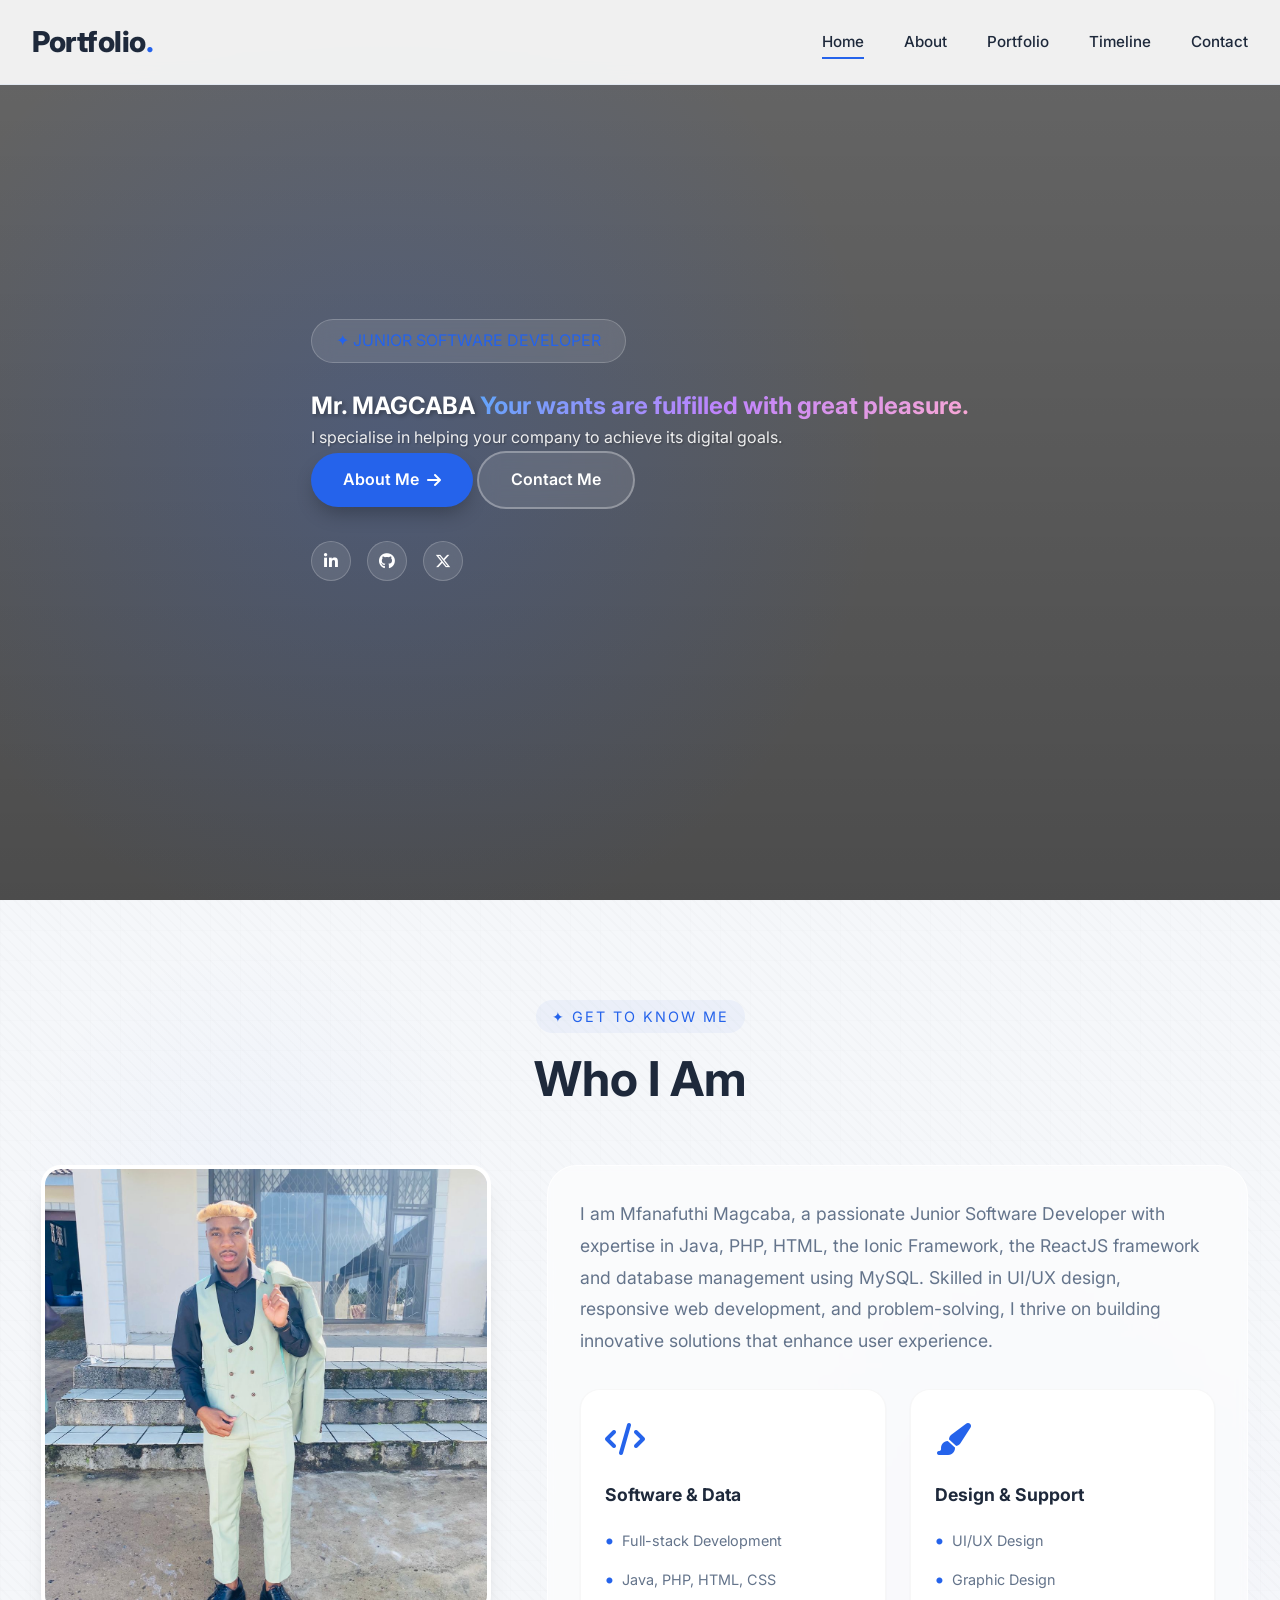
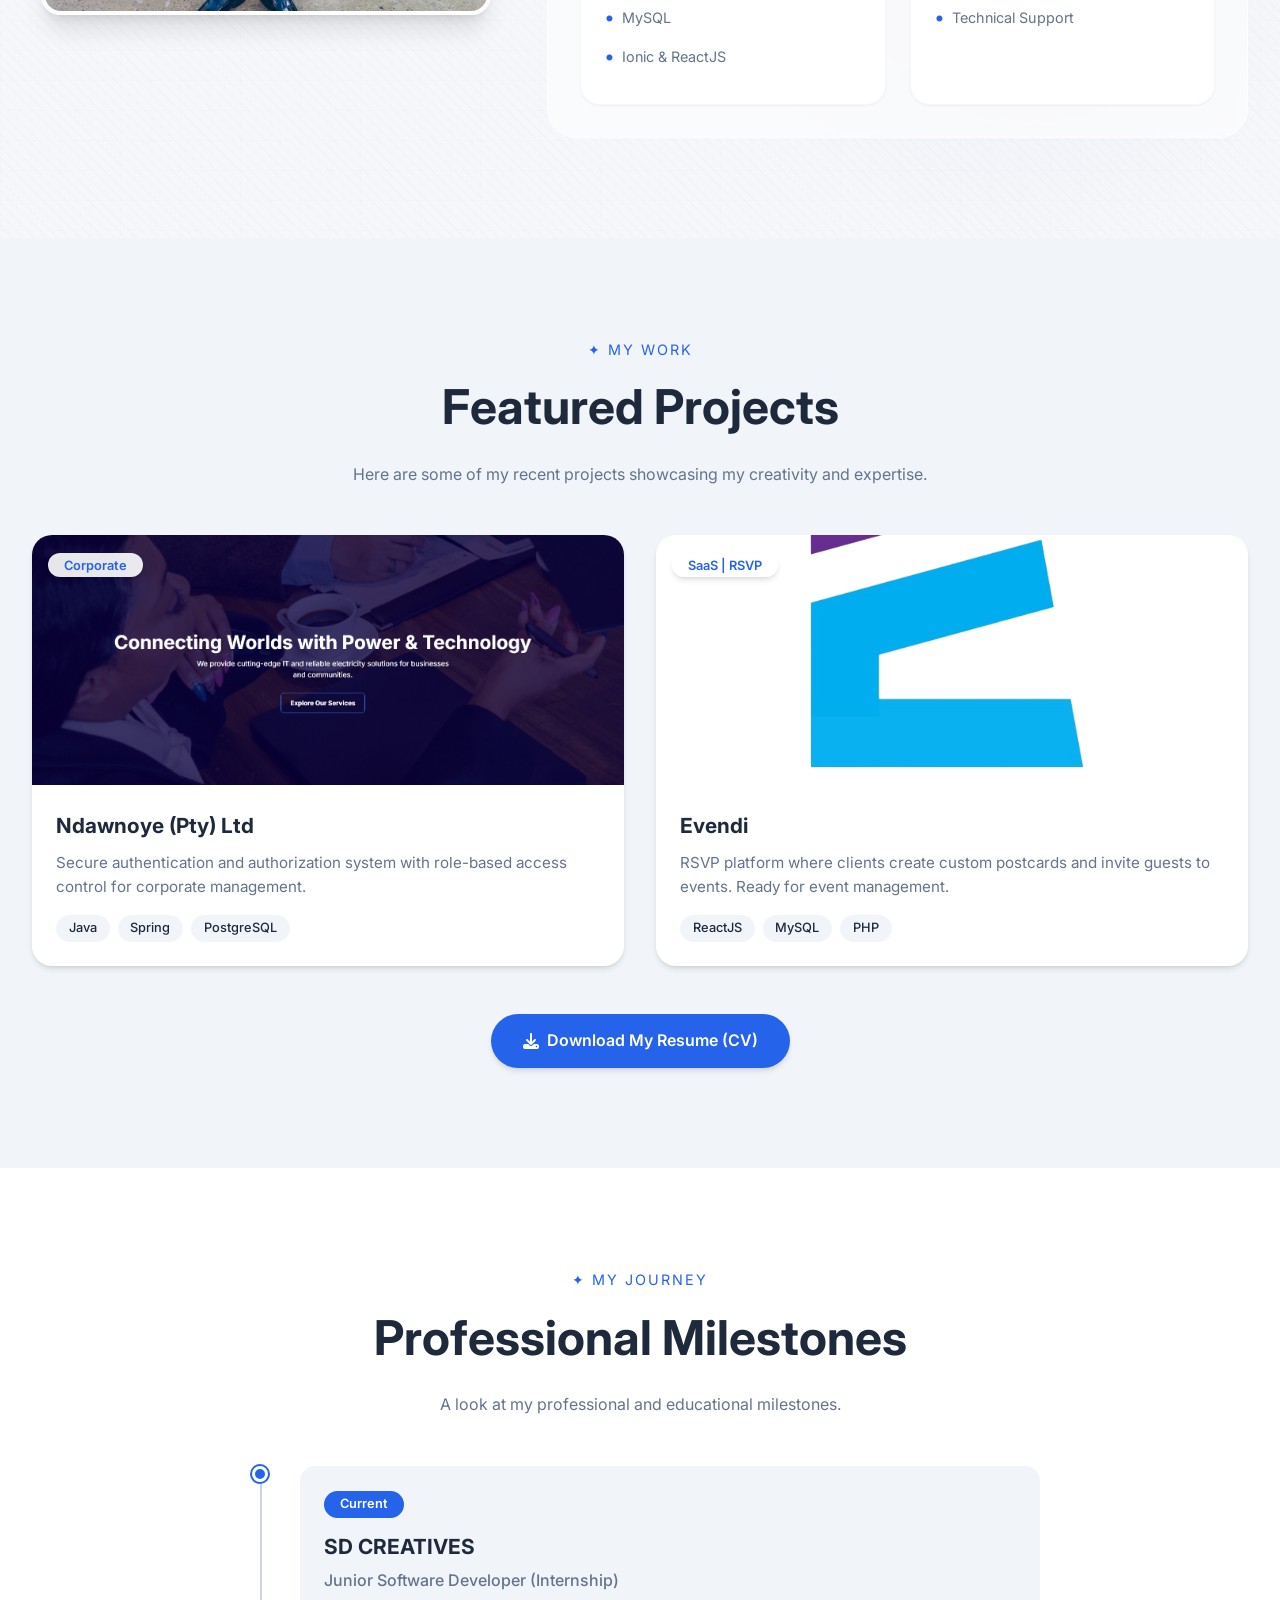
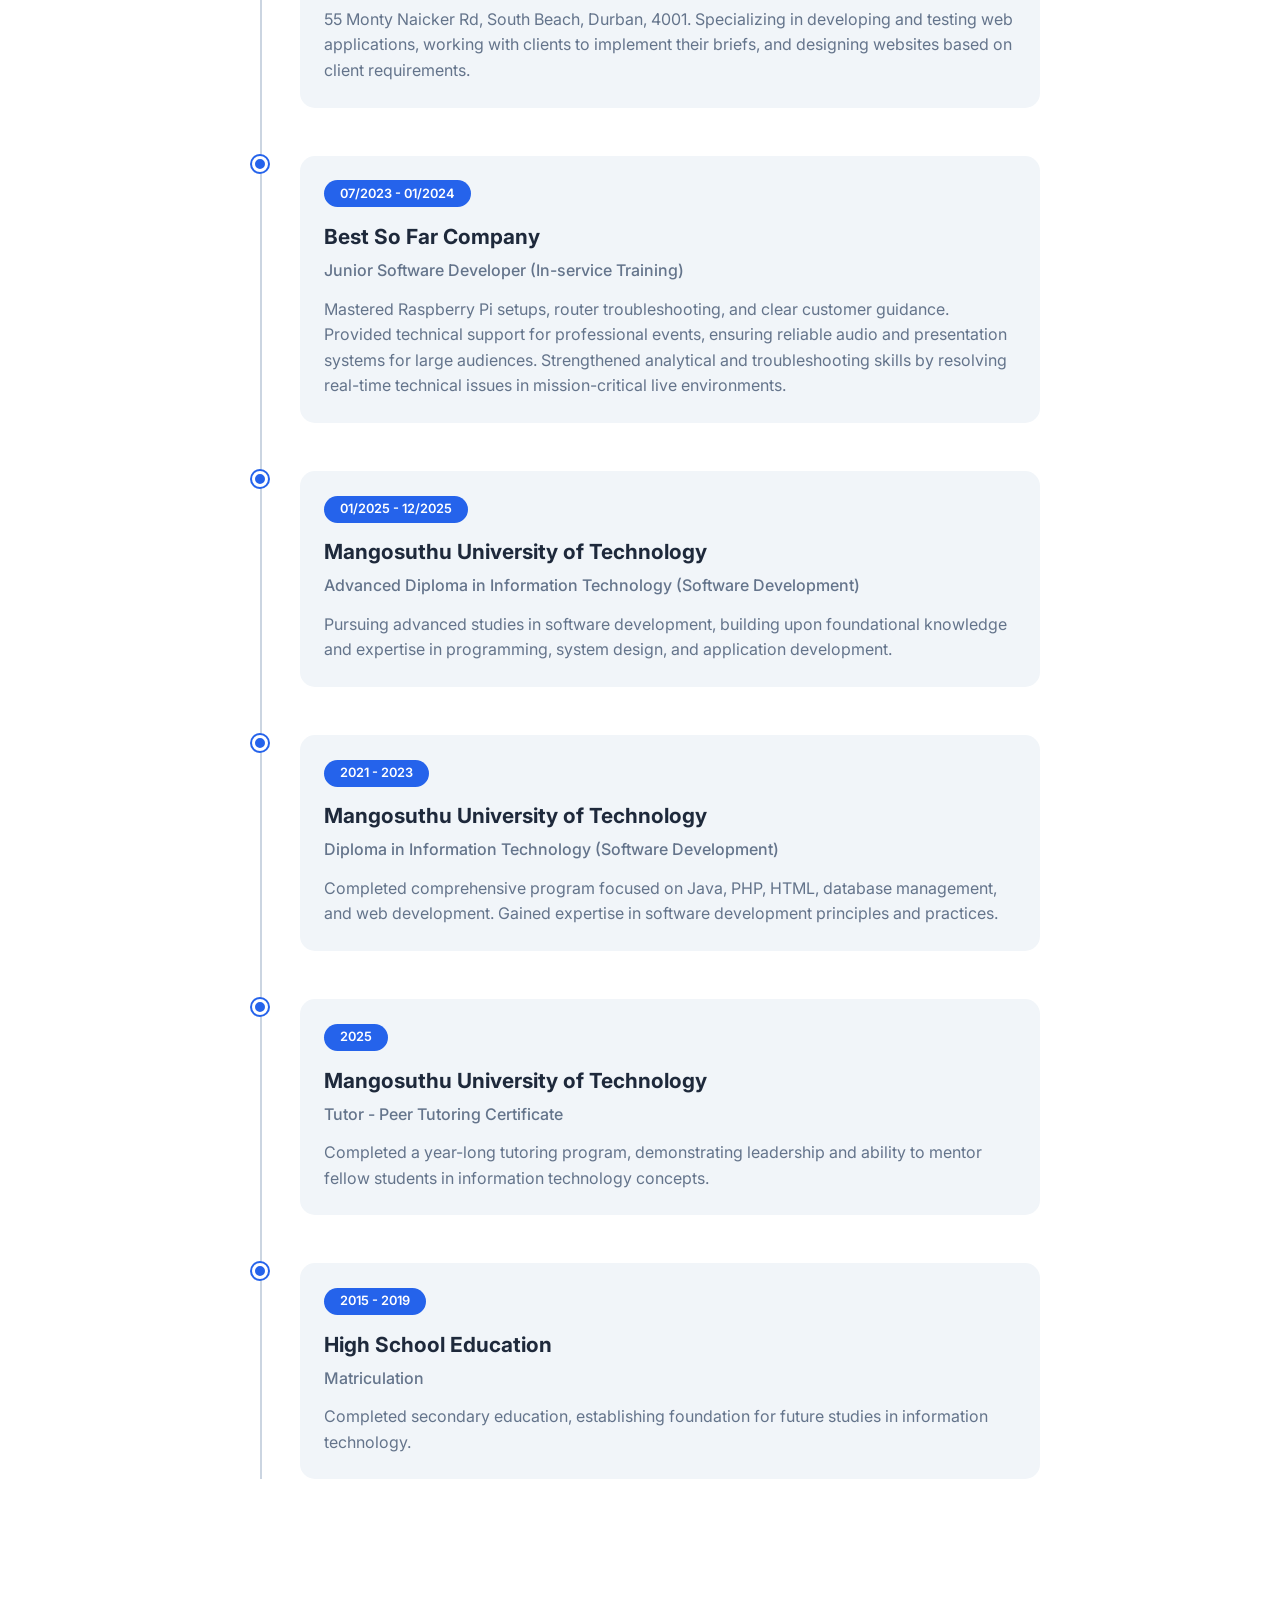
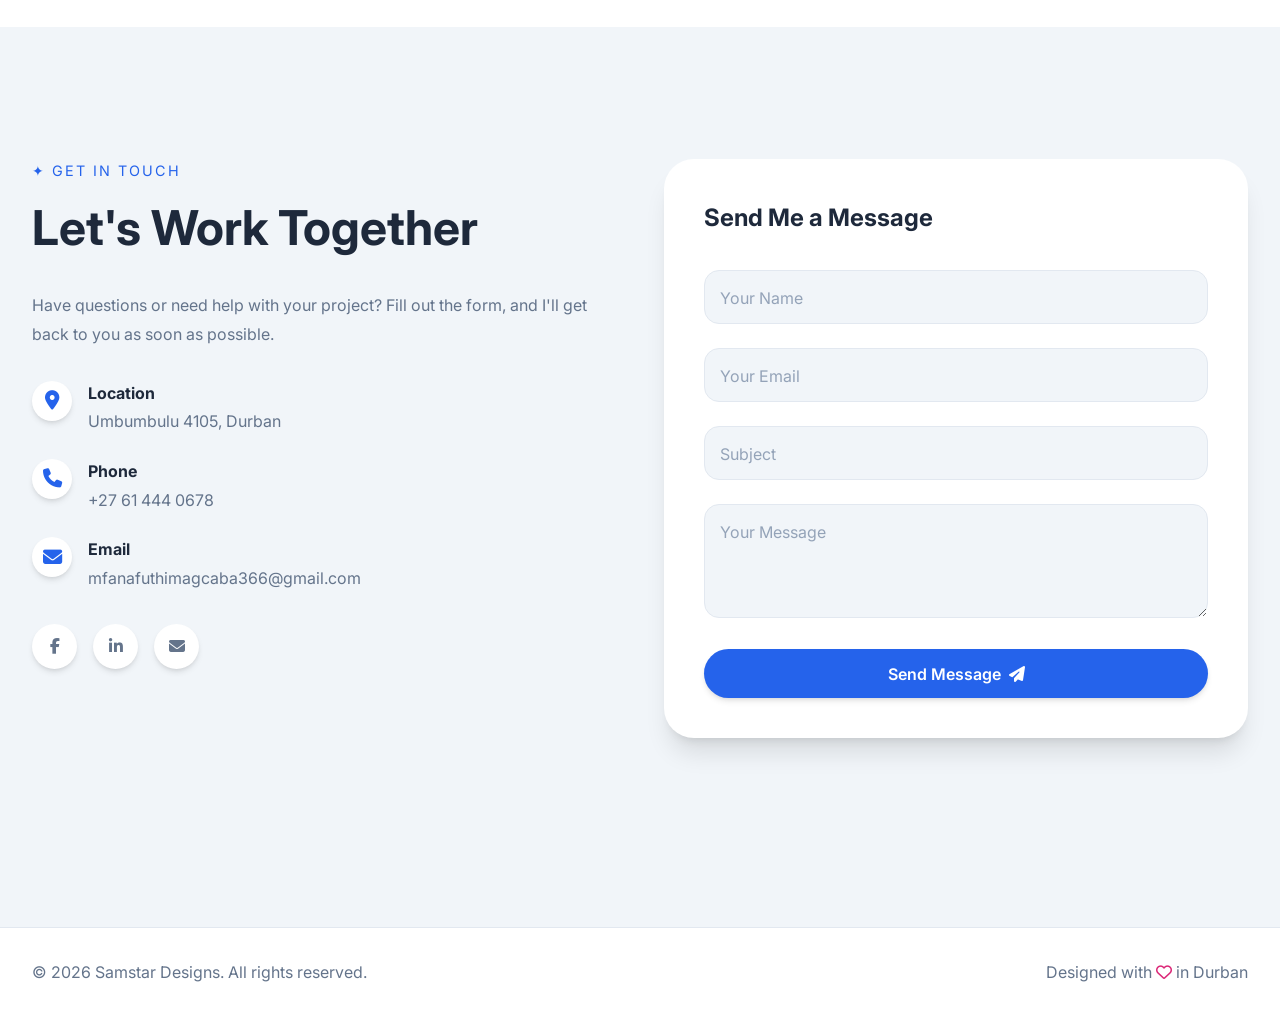
==== index.html @ 659f0486 "mm" ====
<!DOCTYPE html>
<html lang="en">
<head>
    <meta charset="UTF-8">
    <meta name="viewport" content="width=device-width, initial-scale=1.0">
    <title>BoyAgain · Junior Software Developer</title>
    <link rel="stylesheet" href="styles.css">
    <!-- Font Awesome Icons -->
    <link rel="stylesheet" href="https://cdnjs.cloudflare.com/ajax/libs/font-awesome/6.4.0/css/all.min.css">
    <!-- Google Fonts -->
    <link href="https://fonts.googleapis.com/css2?family=Inter:wght@300;400;500;600;700;800&display=swap" rel="stylesheet">
</head>
<body>
    <!-- Navigation - Using words from images -->
    <nav class="navbar">
        <div class="nav-container">
            <div class="nav-logo">
                <a href="#home" class="logo-text">Portfolio<span class="logo-dot">.</span></a>
            </div>
            <ul class="nav-menu" id="nav-menu">
                <li><a href="#home" class="nav-link active">Home</a></li>
                <li><a href="#about" class="nav-link">About</a></li>
                <li><a href="#portfolio" class="nav-link">Portfolio</a></li>
                <li><a href="#timeline" class="nav-link">Timeline</a></li>
                <li><a href="#contact" class="nav-link">Contact</a></li>
            </ul>
            <div class="nav-toggle" id="nav-toggle">
                <span class="bar"></span>
                <span class="bar"></span>
                <span class="bar"></span>
            </div>
        </div>
    </nav>

    <!-- Home Section -->
    <section id="home" class="section hero">
        <div class="container">
            <div class="hero-content">
                <span class="hero-greeting">✦ JUNIOR SOFTWARE DEVELOPER</span>
                <h1 class="hero-title">
                    <span class="title-line">Mr. MAGCABA</span>
                    <span class="title-line gradient-text">Your wants are fulfilled with great pleasure.</span>
                </h1>
                <p class="hero-subtitle">I specialise in helping your company to achieve its digital goals.</p>
                <div class="hero-cta">
                    <a href="#about" class="btn btn-primary">About Me <i class="fa-solid fa-arrow-right"></i></a>
                    <a href="#contact" class="btn btn-outline">Contact Me</a>
                </div>
                <div class="hero-social">
                    <a href="#" class="social-icon"><i class="fa-brands fa-linkedin-in"></i></a>
                    <a href="#" class="social-icon"><i class="fa-brands fa-github"></i></a>
                    <a href="#" class="social-icon"><i class="fa-brands fa-x-twitter"></i></a>
                </div>
            </div>
        </div>
    </section>

 <!-- About Section -->
<section id="about" class="section about">
    <div class="container">
        <div class="section-header">
            <span class="section-subtitle">✦ GET TO KNOW ME</span>
            <h2 class="section-title">Who I Am</h2>
        </div>
        <div class="about-grid">
            <!-- Left Column - Image -->
            <div class="about-image-container">
                <img src="images/me.jpeg" 
                     alt="Mfanafuthi Magcaba - Junior Software Developer" 
                     class="profile-image">
                <div class="image-overlay">
                    <span class="image-caption">Coding with passion</span>
                </div>
            </div>
            
            <!-- Right Column - Text and Expertise -->
            <div class="about-content">
                <!-- Only ONE paragraph -->
                <p class="about-paragraph">I am Mfanafuthi Magcaba, a passionate Junior Software Developer with expertise in Java, PHP, HTML, the Ionic Framework, the ReactJS framework and database management using MySQL. Skilled in UI/UX design, responsive web development, and problem-solving, I thrive on building innovative solutions that enhance user experience.</p>
                
                <!-- Expertise Grid -->
                <div class="expertise-grid">
                    <div class="expertise-card">
                        <div class="expertise-icon">
                            <i class="fa-solid fa-code"></i>
                        </div>
                        <h3>Software & Data</h3>
                        <ul>
                            <li>Full-stack Development</li>
                            <li>Java, PHP, HTML, CSS</li>
                            <li>MySQL</li>
                            <li>Ionic & ReactJS</li>
                        </ul>
                    </div>
                    <div class="expertise-card">
                        <div class="expertise-icon">
                            <i class="fa-solid fa-paint-brush"></i>
                        </div>
                        <h3>Design & Support</h3>
                        <ul>
                            <li>UI/UX Design</li>
                            <li>Graphic Design</li>
                            <li>Technical Support</li>
                        </ul>
                    </div>
                </div>
            </div>
        </div>
    </div>
</section>

    <!-- Portfolio Section -->
    <section id="portfolio" class="section portfolio">
        <div class="container">
            <div class="section-header">
                <span class="section-subtitle">✦ MY WORK</span>
                <h2 class="section-title">Featured Projects</h2>
                <p class="section-description">Here are some of my recent projects showcasing my creativity and expertise.</p>
            </div>
            <div class="portfolio-grid">      
                <a href="project-ndawnoye.html" class="portfolio-card-link">
                    <div class="portfolio-card">
                        <div class="portfolio-image">
                            <div class="portfolio-overlay">
                                <span class="project-tag">Corporate</span>
                            </div>
                            <img src="images/ndawonye.png" alt="Ndawonye Corporate Authentication System">
                        </div>
                        <div class="portfolio-info">
                            <h3>Ndawnoye (Pty) Ltd</h3>
                            <p>Secure authentication and authorization system with role-based access control for corporate management.</p>
                            <div class="project-tech">
                                <span>Java</span>
                                <span>Spring</span>
                                <span>PostgreSQL</span>
                            </div>
                        </div>
                    </div>
                </a>

                <a href="project-evendi.html" class="portfolio-card-link">
                    <div class="portfolio-card">
                        <div class="portfolio-image">
                            <div class="portfolio-overlay">
                                <span class="project-tag">SaaS | RSVP</span>
                            </div>
                            <img src="images/logo.png" alt="Evendi Event Management Web App">
                        </div>
                        <div class="portfolio-info">
                            <h3>Evendi</h3>
                            <p>RSVP platform where clients create custom postcards and invite guests to events. Ready for event management.</p>
                            <div class="project-tech">
                                <span>ReactJS</span>
                                <span>MySQL</span>
                                <span>PHP</span>
                            </div>
                        </div>
                    </div>
                </a>
            </div>

            <div class="portfolio-cta">
                <a href="cv/Mfanafuthi Magcaba Resume.pdf (2)" class="btn btn-primary"><i class="fa-solid fa-download"></i> Download My Resume (CV)</a>
            </div>
        </div>
    </section>

   <!-- Timeline Section -->
<section id="timeline" class="section timeline">
        <div class="container">
            <div class="section-header">
                <span class="section-subtitle">✦ MY JOURNEY</span>
                <h2 class="section-title">Professional Milestones</h2>
                <p class="section-description">A look at my professional and educational milestones.</p>
            </div>
            <div class="timeline-container">
                <!-- Current Experience -->
                <div class="timeline-item">
                    <div class="timeline-marker"></div>
                    <div class="timeline-content">
                        <span class="timeline-date">Current</span>
                        <h3>SD CREATIVES</h3>
                        <p class="timeline-role">Junior Software Developer (Internship)</p>
                        <p>55 Monty Naicker Rd, South Beach, Durban, 4001. Specializing in developing and testing web applications, working with clients to implement their briefs, and designing websites based on client requirements.</p>
                    </div>
                </div>

                <!-- Best So Far Experience -->
                <div class="timeline-item">
                    <div class="timeline-marker"></div>
                    <div class="timeline-content">
                        <span class="timeline-date">07/2023 - 01/2024</span>
                        <h3>Best So Far Company</h3>
                        <p class="timeline-role">Junior Software Developer (In-service Training)</p>
                        <p>Mastered Raspberry Pi setups, router troubleshooting, and clear customer guidance. Provided technical support for professional events, ensuring reliable audio and presentation systems for large audiences. Strengthened analytical and troubleshooting skills by resolving real-time technical issues in mission-critical live environments.</p>
                    </div>
                </div>

                <!-- Education - Advanced Diploma -->
                <div class="timeline-item">
                    <div class="timeline-marker"></div>
                    <div class="timeline-content">
                        <span class="timeline-date">01/2025 - 12/2025</span>
                        <h3>Mangosuthu University of Technology</h3>
                        <p class="timeline-role">Advanced Diploma in Information Technology (Software Development)</p>
                        <p>Pursuing advanced studies in software development, building upon foundational knowledge and expertise in programming, system design, and application development.</p>
                    </div>
                </div>

                <!-- Education - Diploma -->
                <div class="timeline-item">
                    <div class="timeline-marker"></div>
                    <div class="timeline-content">
                        <span class="timeline-date">2021 - 2023</span>
                        <h3>Mangosuthu University of Technology</h3>
                        <p class="timeline-role">Diploma in Information Technology (Software Development)</p>
                        <p>Completed comprehensive program focused on Java, PHP, HTML, database management, and web development. Gained expertise in software development principles and practices.</p>
                    </div>
                </div>

                <!-- Tutor Certificate -->
                <div class="timeline-item">
                    <div class="timeline-marker"></div>
                    <div class="timeline-content">
                        <span class="timeline-date">2025</span>
                        <h3>Mangosuthu University of Technology</h3>
                        <p class="timeline-role">Tutor - Peer Tutoring Certificate</p>
                        <p>Completed a year-long tutoring program, demonstrating leadership and ability to mentor fellow students in information technology concepts.</p>
                    </div>
                </div>

                <!-- High School -->
                <div class="timeline-item">
                    <div class="timeline-marker"></div>
                    <div class="timeline-content">
                        <span class="timeline-date">2015 - 2019</span>
                        <h3>High School Education</h3>
                        <p class="timeline-role">Matriculation</p>
                        <p>Completed secondary education, establishing foundation for future studies in information technology.</p>
                    </div>
                </div>
            </div>
        </div>
</section>

    <!-- Contact Section -->
    <section id="contact" class="section contact">
        <div class="container">
            <div class="contact-container">
                <div class="contact-info">
                    <span class="section-subtitle">✦ GET IN TOUCH</span>
                    <h2 class="section-title">Let's Work Together</h2>
                    <p class="contact-text">Have questions or need help with your project? Fill out the form, and I'll get back to you as soon as possible.</p>
                    
                    <div class="contact-details">
                        <div class="contact-item">
                            <i class="fa-solid fa-location-dot"></i>
                            <div>
                                <h4>Location</h4>
                                <p>Umbumbulu 4105, Durban</p>
                            </div>
                        </div>
                        <div class="contact-item">
                            <i class="fa-solid fa-phone"></i>
                            <div>
                                <h4>Phone</h4>
                                <p>+27 61 444 0678</p>
                            </div>
                        </div>
                        <div class="contact-item">
                            <i class="fa-solid fa-envelope"></i>
                            <div>
                                <h4>Email</h4>
                                <p>mfanafuthimagcaba366@gmail.com</p>
                            </div>
                        </div>
                    </div>

                    <div class="contact-social">
                        <a href="#" class="social-circle"><i class="fa-brands fa-facebook-f"></i></a>
                        <a href="#" class="social-circle"><i class="fa-brands fa-linkedin-in"></i></a>
                        <a href="#" class="social-circle"><i class="fa-solid fa-envelope"></i></a>
                    </div>
                </div>

                <div class="contact-form">
                    <h3>Send Me a Message</h3>
                    <form id="contact-form">
                        <div class="form-group">
                            <input type="text" id="name" required>
                            <label for="name">Your Name</label>
                        </div>
                        <div class="form-group">
                            <input type="email" id="email" required>
                            <label for="email">Your Email</label>
                        </div>
                        <div class="form-group">
                            <input type="text" id="subject" required>
                            <label for="subject">Subject</label>
                        </div>
                        <div class="form-group">
                            <textarea id="message" rows="4" required></textarea>
                            <label for="message">Your Message</label>
                        </div>
                        <button type="submit" class="btn btn-primary btn-full">Send Message <i class="fa-solid fa-paper-plane"></i></button>
                    </form>
                </div>
            </div>
        </div>
    </section>

    <!-- Footer -->
    <footer class="footer">
        <div class="container">
            <div class="footer-content">
                <p>© 2025 BoyAgain Designs. All rights reserved.</p>
                <div class="footer-credit">
                    <span>Designed with <i class="fa-regular fa-heart"></i> in Durban</span>
                </div>
            </div>
        </div>
    </footer>

    <script src="scripts.js"></script>
</body>
</html>
---- styles.css ----
/* ===== VARIABLES - Light Theme ===== */
:root {
    --primary: #2563eb;
    --primary-dark: #1d4ed8;
    --secondary: #7c3aed;
    --accent: #db2777;
    --dark: #1e293b;
    --darker: #0f172a;
    --light: #f8fafc;
    --white: #ffffff;
    --gray-100: #f1f5f9;
    --gray-200: #e2e8f0;
    --gray-300: #cbd5e1;
    --gray-400: #94a3b8;
    --gray-500: #64748b;
    --shadow-sm: 0 1px 2px 0 rgb(0 0 0 / 0.05);
    --shadow: 0 4px 6px -1px rgb(0 0 0 / 0.1), 0 2px 4px -2px rgb(0 0 0 / 0.1);
    --shadow-lg: 0 20px 25px -5px rgb(0 0 0 / 0.1), 0 8px 10px -6px rgb(0 0 0 / 0.1);
    --transition: all 0.3s ease;
}

/* ===== RESET & BASE ===== */
* {
    margin: 0;
    padding: 0;
    box-sizing: border-box;
}

html {
    scroll-behavior: smooth;
}

body {
    font-family: 'Inter', sans-serif;
    background: var(--white);
    color: var(--dark);
    line-height: 1.6;
    overflow-x: hidden;
}

/* ===== NAVIGATION ===== */
.navbar {
    position: fixed;
    top: 0;
    left: 0;
    width: 100%;
    z-index: 1000;
    padding: 1.2rem 0;
    transition: var(--transition);
    background: rgba(255, 255, 255, 0.9);
    backdrop-filter: blur(10px);
    border-bottom: 1px solid var(--gray-200);
}

.navbar.scrolled {
    padding: 0.8rem 0;
    background: rgba(255, 255, 255, 0.98);
    box-shadow: var(--shadow);
}

.nav-container {
    max-width: 1280px;
    margin: 0 auto;
    padding: 0 2rem;
    display: flex;
    justify-content: space-between;
    align-items: center;
}

.logo-text {
    font-size: 1.8rem;
    font-weight: 800;
    color: var(--dark);
    text-decoration: none;
    letter-spacing: -0.5px;
}

.logo-dot {
    color: var(--primary);
}

.nav-menu {
    display: flex;
    gap: 2.5rem;
    list-style: none;
}

.nav-link {
    color: var(--dark);
    text-decoration: none;
    font-weight: 500;
    font-size: 0.95rem;
    transition: var(--transition);
    position: relative;
    padding: 0.5rem 0;
}

.nav-link::after {
    content: '';
    position: absolute;
    bottom: 0;
    left: 0;
    width: 0;
    height: 2px;
    background: var(--primary);
    transition: width 0.3s ease;
}

.nav-link:hover::after,
.nav-link.active::after {
    width: 100%;
}

.button-link {
    display: inline-block;
    margin-top: 1rem;
    padding: 0.85rem 1.5rem;
    background-color: var(--primary);
    color: white;
    border-radius: 999px;
    text-decoration: none;
    font-weight: 600;
    transition: transform 0.2s ease, box-shadow 0.2s ease;
}

.button-link:hover {
    transform: translateY(-2px);
    box-shadow: 0 12px 24px rgba(0, 0, 0, 0.08);
}

.nav-toggle {
    display: none;
    flex-direction: column;
    cursor: pointer;
}

.bar {
    width: 25px;
    height: 3px;
    background: var(--dark);
    margin: 3px 0;
    transition: var(--transition);
}

/* ===== SECTIONS ===== */
.section {
    min-height: 100vh;
    padding: 100px 0;
    position: relative;
}

.container {
    max-width: 1280px;
    margin: 0 auto;
    padding: 0 2rem;
}

/* ===== HERO SECTION WITH BACKGROUND IMAGE ===== */
.hero {
    min-height: 100vh;
    display: flex;
    align-items: center;
    position: relative;
    background: linear-gradient(rgba(0, 0, 0, 0.6), rgba(0, 0, 0, 0.7)), 
                url('https://images.unsplash.com/photo-1498050108023-c5249f4df085?ixlib=rb-4.0.3&auto=format&fit=crop&w=2072&q=80');
    background-size: cover;
    background-position: center;
    background-attachment: fixed; /* Creates parallax effect */
    color: white;
    padding: 0;
    animation: none; /* Remove fade animation for hero */
}

.hero::before {
    content: '';
    position: absolute;
    top: 0;
    left: 0;
    right: 0;
    bottom: 0;
    background: radial-gradient(circle at 30% 50%, rgba(37, 99, 235, 0.2), transparent 50%);
    pointer-events: none;
}

.hero .container {
    position: relative;
    z-index: 2;
}

.hero-content {
    max-width: 800px;
}

.hero .hero-greeting {
    color: var(--primary);
    background: rgba(255, 255, 255, 0.1);
    backdrop-filter: blur(10px);
    display: inline-block;
    padding: 0.5rem 1.5rem;
    border-radius: 50px;
    margin-bottom: 1.5rem;
    border: 1px solid rgba(255, 255, 255, 0.2);
}

.hero .title-line:first-child {
    color: white;
    text-shadow: 2px 2px 4px rgba(0, 0, 0, 0.3);
}

.hero .gradient-text {
    background: linear-gradient(135deg, #60a5fa, #c084fc, #f9a8d4);
    -webkit-background-clip: text;
    background-clip: text;
    -webkit-text-fill-color: transparent;
    color: transparent;
}

.hero .hero-subtitle {
    color: rgba(255, 255, 255, 0.9);
    text-shadow: 1px 1px 2px rgba(0, 0, 0, 0.3);
}

.hero .btn-primary {
    background: var(--primary);
    color: white;
    border: none;
    box-shadow: 0 10px 20px -5px rgba(0, 0, 0, 0.3);
}

.hero .btn-outline {
    background: rgba(255, 255, 255, 0.1);
    backdrop-filter: blur(10px);
    color: white;
    border: 2px solid rgba(255, 255, 255, 0.3);
}

.hero .btn-outline:hover {
    background: white;
    color: var(--dark);
    border-color: white;
}

.hero .social-icon {
    background: rgba(255, 255, 255, 0.1);
    backdrop-filter: blur(10px);
    border: 1px solid rgba(255, 255, 255, 0.2);
    color: white;
}

.hero .social-icon:hover {
    background: var(--primary);
    border-color: var(--primary);
    transform: translateY(-3px);
}

/* Override any white backgrounds in hero */
.hero .hero-social {
    margin-top: 2rem;
}

.btn {
    padding: 0.9rem 2rem;
    border-radius: 50px;
    text-decoration: none;
    font-weight: 600;
    transition: var(--transition);
    display: inline-flex;
    align-items: center;
    gap: 0.5rem;
    border: none;
    cursor: pointer;
    font-family: inherit;
    font-size: 1rem;
}

.btn-primary {
    background: var(--primary);
    color: white;
    box-shadow: var(--shadow);
}

.btn-primary:hover {
    background: var(--primary-dark);
    transform: translateY(-2px);
    box-shadow: var(--shadow-lg);
}

.btn-outline {
    background: transparent;
    color: var(--dark);
    border: 2px solid var(--gray-300);
}

.btn-outline:hover {
    border-color: var(--primary);
    color: var(--primary);
}

.btn-full {
    width: 100%;
    justify-content: center;
}

.hero-social {
    display: flex;
    gap: 1rem;
}

.social-icon {
    width: 40px;
    height: 40px;
    border-radius: 50%;
    background: var(--white);
    border: 1px solid var(--gray-200);
    display: flex;
    align-items: center;
    justify-content: center;
    color: var(--gray-500);
    text-decoration: none;
    transition: var(--transition);
}

.social-icon:hover {
    background: var(--primary);
    color: white;
    border-color: var(--primary);
    transform: translateY(-3px);
}

/* ===== SECTION HEADERS ===== */
.section-header {
    text-align: center;
    margin-bottom: 3rem;
}

.section-subtitle {
    font-size: 0.9rem;
    letter-spacing: 2px;
    color: var(--primary);
    display: block;
    margin-bottom: 0.5rem;
}

.section-title {
    font-size: clamp(2rem, 4vw, 3rem);
    font-weight: 700;
    color: var(--dark);
    margin-bottom: 1rem;
}

.section-description {
    color: var(--gray-500);
    max-width: 600px;
    margin: 0 auto;
}

/* ===== ABOUT SECTION ===== */
.about {
    background: var(--white);
}

.about-grid {
    display: grid;
    grid-template-columns: 2fr 1fr;
    gap: 3rem;
    margin-top: 2rem;
}

.about-paragraph {
    font-size: 1.1rem;
    color: var(--gray-500);
    margin-bottom: 2rem;
    line-height: 1.8;
}

.tech-stack {
    display: flex;
    flex-wrap: wrap;
    gap: 0.8rem;
}

.tech-tag {
    background: var(--gray-100);
    color: var(--gray-600);
    padding: 0.5rem 1.2rem;
    border-radius: 50px;
    font-size: 0.9rem;
    font-weight: 500;
    transition: var(--transition);
    border: 1px solid var(--gray-200);
}

.tech-tag:hover {
    background: var(--primary);
    color: white;
    border-color: var(--primary);
}

.expertise-grid {
    display: grid;
    grid-template-columns: 1fr;
    gap: 1.5rem;
}

.expertise-card {
    background: var(--gray-100);
    padding: 2rem;
    border-radius: 20px;
    transition: var(--transition);
}

.expertise-card:hover {
    transform: translateY(-5px);
    box-shadow: var(--shadow-lg);
}

.expertise-icon {
    font-size: 2rem;
    color: var(--primary);
    margin-bottom: 1rem;
}

.expertise-card h3 {
    font-size: 1.2rem;
    margin-bottom: 1rem;
    color: var(--dark);
}

.expertise-card ul {
    list-style: none;
}

.expertise-card li {
    color: var(--gray-500);
    margin-bottom: 0.5rem;
    font-size: 0.95rem;
    display: flex;
    align-items: center;
    gap: 0.5rem;
}

.expertise-card li::before {
    content: "•";
    color: var(--primary);
    font-weight: bold;
}

/* ===== PORTFOLIO SECTION ===== */
.portfolio {
    background: var(--gray-100);
}

.portfolio-grid {
    display: grid;
    grid-template-columns: repeat(auto-fit, minmax(350px, 1fr));
    gap: 2rem;
    margin: 3rem 0;
}

.portfolio-card-link {
    display: block;
    color: inherit;
    text-decoration: none;
}

.portfolio-card {
    background: var(--white);
    border-radius: 20px;
    overflow: hidden;
    box-shadow: var(--shadow);
    transition: var(--transition);
}

.portfolio-card:hover {
    transform: translateY(-10px);
    box-shadow: var(--shadow-lg);
}

.portfolio-image {
    position: relative;
    height: 250px;
    overflow: hidden;
}

.portfolio-image img {
    width: 100%;
    height: 100%;
    object-fit: cover;
    transition: transform 0.6s ease;
}

.portfolio-card:hover .portfolio-image img {
    transform: scale(1.1);
}

.portfolio-overlay {
    position: absolute;
    top: 1rem;
    left: 1rem;
    z-index: 2;
}

.project-tag {
    background: rgba(255, 255, 255, 0.9);
    padding: 0.3rem 1rem;
    border-radius: 50px;
    font-size: 0.8rem;
    font-weight: 600;
    color: var(--primary);
    box-shadow: var(--shadow);
}

.portfolio-info {
    padding: 1.5rem;
}

.portfolio-info h3 {
    font-size: 1.3rem;
    margin-bottom: 0.5rem;
    color: var(--dark);
}

.portfolio-info p {
    color: var(--gray-500);
    font-size: 0.95rem;
    margin-bottom: 1rem;
    line-height: 1.6;
}

.project-tech {
    display: flex;
    flex-wrap: wrap;
    gap: 0.5rem;
}

.project-tech span {
    background: var(--gray-100);
    color: var(--gray-600);
    padding: 0.2rem 0.8rem;
    border-radius: 50px;
    font-size: 0.8rem;
    font-weight: 500;
}

.portfolio-cta {
    text-align: center;
    margin-top: 3rem;
}

.project-detail-grid {
    display: grid;
    gap: 2rem;
    margin-top: 2rem;
}

@media (min-width: 880px) {
    .project-detail-grid {
        grid-template-columns: 1.25fr 0.75fr;
        align-items: start;
    }
}

.project-detail-image img {
    width: 100%;
    height: 100%;
    object-fit: cover;
    border-radius: 20px;
    box-shadow: var(--shadow);
    min-height: 380px;
}

.project-detail-card {
    background: var(--white);
    padding: 2rem;
    border-radius: 20px;
    box-shadow: var(--shadow);
}

.project-detail-card h3 {
    margin-top: 1.5rem;
}

.project-detail-card ul {
    list-style: disc inside;
    margin-top: 1rem;
    color: var(--gray-600);
}

/* ===== TIMELINE SECTION ===== */
.timeline {
    background: var(--white);
}

.timeline-container {
    max-width: 800px;
    margin: 3rem auto 0;
    position: relative;
}

.timeline-container::before {
    content: '';
    position: absolute;
    left: 20px;
    top: 0;
    width: 2px;
    height: 100%;
    background: var(--gray-300);
}

.timeline-item {
    position: relative;
    padding-left: 60px;
    margin-bottom: 3rem;
}

.timeline-marker {
    position: absolute;
    left: 12px;
    top: 0;
    width: 16px;
    height: 16px;
    border-radius: 50%;
    background: var(--primary);
    border: 3px solid var(--white);
    box-shadow: 0 0 0 2px var(--primary);
}

.timeline-content {
    background: var(--gray-100);
    padding: 1.5rem;
    border-radius: 15px;
    transition: var(--transition);
}

.timeline-content:hover {
    transform: translateX(5px);
    box-shadow: var(--shadow);
}

.timeline-date {
    display: inline-block;
    background: var(--primary);
    color: white;
    padding: 0.2rem 1rem;
    border-radius: 50px;
    font-size: 0.8rem;
    font-weight: 600;
    margin-bottom: 0.8rem;
}

.timeline-content h3 {
    font-size: 1.3rem;
    margin-bottom: 0.3rem;
    color: var(--dark);
}

.timeline-role {
    color: var(--primary);
    font-weight: 500;
    margin-bottom: 0.8rem;
}

.timeline-content p {
    color: var(--gray-500);
    line-height: 1.6;
}

/* ===== CONTACT SECTION ===== */
.contact {
    background: var(--gray-100);
}

.contact-container {
    display: grid;
    grid-template-columns: 1fr 1fr;
    gap: 3rem;
    margin-top: 2rem;
}

.contact-text {
    color: var(--gray-500);
    margin: 1.5rem 0;
    line-height: 1.8;
}

.contact-details {
    margin: 2rem 0;
}

.contact-item {
    display: flex;
    gap: 1rem;
    margin-bottom: 1.5rem;
    align-items: flex-start;
}

.contact-item i {
    width: 40px;
    height: 40px;
    background: var(--white);
    border-radius: 50%;
    display: flex;
    align-items: center;
    justify-content: center;
    color: var(--primary);
    font-size: 1.2rem;
    box-shadow: var(--shadow);
}

.contact-item h4 {
    font-size: 1rem;
    margin-bottom: 0.2rem;
    color: var(--dark);
}

.contact-item p {
    color: var(--gray-500);
}

.contact-social {
    display: flex;
    gap: 1rem;
}

.social-circle {
    width: 45px;
    height: 45px;
    border-radius: 50%;
    background: var(--white);
    display: flex;
    align-items: center;
    justify-content: center;
    color: var(--gray-500);
    text-decoration: none;
    transition: var(--transition);
    box-shadow: var(--shadow);
}

.social-circle:hover {
    background: var(--primary);
    color: white;
    transform: translateY(-3px);
}

.contact-form {
    background: var(--white);
    padding: 2.5rem;
    border-radius: 30px;
    box-shadow: var(--shadow-lg);
}

.contact-form h3 {
    font-size: 1.5rem;
    margin-bottom: 2rem;
    color: var(--dark);
}

.form-group {
    position: relative;
    margin-bottom: 1.5rem;
}

.form-group input,
.form-group textarea {
    width: 100%;
    padding: 1rem;
    background: var(--gray-100);
    border: 1px solid var(--gray-200);
    border-radius: 15px;
    color: var(--dark);
    font-family: inherit;
    font-size: 1rem;
    transition: var(--transition);
}

.form-group label {
    position: absolute;
    left: 1rem;
    top: 1rem;
    color: var(--gray-400);
    transition: var(--transition);
    pointer-events: none;
}

.form-group input:focus,
.form-group textarea:focus,
.form-group input:valid,
.form-group textarea:valid {
    border-color: var(--primary);
    outline: none;
    background: var(--white);
}

.form-group input:focus ~ label,
.form-group textarea:focus ~ label,
.form-group input:valid ~ label,
.form-group textarea:valid ~ label {
    top: -0.5rem;
    left: 0.8rem;
    font-size: 0.8rem;
    padding: 0 0.5rem;
    background: var(--white);
    color: var(--primary);
}

/* ===== FOOTER ===== */
.footer {
    background: var(--white);
    padding: 2rem 0;
    border-top: 1px solid var(--gray-200);
}

.footer-content {
    display: flex;
    justify-content: space-between;
    align-items: center;
    flex-wrap: wrap;
    gap: 1rem;
    color: var(--gray-500);
}

.footer-credit i {
    color: var(--accent);
}

/* ===== RESPONSIVE DESIGN ===== */
@media (max-width: 968px) {
    .about-grid {
        grid-template-columns: 1fr;
    }
    
    .contact-container {
        grid-template-columns: 1fr;
    }
}

@media (max-width: 768px) {
    .nav-menu {
        position: fixed;
        top: 70px;
        left: -100%;
        width: 100%;
        height: calc(100vh - 70px);
        background: var(--white);
        flex-direction: column;
        align-items: center;
        justify-content: center;
        transition: 0.3s;
        box-shadow: var(--shadow);
    }

    .nav-menu.active {
        left: 0;
    }

    .nav-toggle {
        display: flex;
    }

    .nav-toggle.active .bar:nth-child(1) {
        transform: rotate(45deg) translate(5px, 5px);
    }

    .nav-toggle.active .bar:nth-child(2) {
        opacity: 0;
    }

    .nav-toggle.active .bar:nth-child(3) {
        transform: rotate(-45deg) translate(7px, -6px);
    }

    .portfolio-grid {
        grid-template-columns: 1fr;
    }

    .hero-cta {
        flex-direction: column;
    }

    .btn {
        width: 100%;
        justify-content: center;
    }
}

@media (max-width: 480px) {
    .container {
        padding: 0 1rem;
    }

    .footer-content {
        flex-direction: column;
        text-align: center;
    }

    .timeline-container::before {
        left: 10px;
    }

    .timeline-item {
        padding-left: 40px;
    }

    .timeline-marker {
        left: 2px;
    }
}

/* ===== ANIMATIONS ===== */
@keyframes fadeIn {
    from {
        opacity: 0;
        transform: translateY(20px);
    }
    to {
        opacity: 1;
        transform: translateY(0);
    }
}

.section {
    animation: fadeIn 1s ease-out;
}

/* ===== SCROLLBAR ===== */
::-webkit-scrollbar {
    width: 10px;
}

::-webkit-scrollbar-track {
    background: var(--gray-100);
}

::-webkit-scrollbar-thumb {
    background: var(--gray-400);
    border-radius: 5px;
}

::-webkit-scrollbar-thumb:hover {
    background: var(--primary);
}

/* Mobile adjustments for hero background */
@media (max-width: 768px) {
    .hero {
        background-attachment: scroll; /* Disable parallax on mobile */
        background-position: 70% center;
    }
    
    .hero .hero-greeting {
        font-size: 0.8rem;
    }
    
    .hero .title-line {
        font-size: clamp(2rem, 8vw, 3rem);
    }
}


/* ===== ABOUT SECTION WITH IMAGE LEFT ===== */
/* ===== ABOUT SECTION WITH GREY TEXTURE BACKGROUND ===== */
.about {
    background: #f5f7fa; /* Light grey base */
    position: relative;
    overflow: hidden;
}

/* Subtle noise/texture overlay */
.about::before {
    content: '';
    position: absolute;
    top: 0;
    left: 0;
    right: 0;
    bottom: 0;
    background-image: 
        radial-gradient(circle at 20% 30%, rgba(37, 99, 235, 0.03) 0%, transparent 20%),
        radial-gradient(circle at 80% 70%, rgba(124, 58, 237, 0.03) 0%, transparent 25%),
        repeating-linear-gradient(45deg, 
            rgba(0, 0, 0, 0.01) 0px, 
            rgba(0, 0, 0, 0.01) 2px, 
            transparent 2px, 
            transparent 8px
        );
    pointer-events: none;
}

/* Optional: Add subtle grid pattern */
.about::after {
    content: '';
    position: absolute;
    top: 0;
    left: 0;
    right: 0;
    bottom: 0;
    background-image: 
        linear-gradient(rgba(0, 0, 0, 0.02) 1px, transparent 1px),
        linear-gradient(90deg, rgba(0, 0, 0, 0.02) 1px, transparent 1px);
    background-size: 30px 30px;
    pointer-events: none;
    opacity: 0.4;
}

/* Keep the content above the texture */
.about .container {
    position: relative;
    z-index: 2;
}

/* Section header styling for about section */
.about .section-header {
    position: relative;
    z-index: 2;
}

.about .section-subtitle {
    background: rgba(37, 99, 235, 0.05);
    padding: 0.3rem 1rem;
    border-radius: 50px;
    display: inline-block;
}

/* ===== ABOUT GRID LAYOUT ===== */
.about-grid {
    display: grid;
    grid-template-columns: 1fr 1.5fr;
    gap: 3rem;
    margin-top: 2rem;
    align-items: start;
    position: relative;
    z-index: 2;
}

/* Left Column - Image */
.about-image-container {
    position: relative;
    border-radius: 20px;
    overflow: hidden;
    box-shadow: var(--shadow-lg);
    transition: var(--transition);
    aspect-ratio: 1/1;
    width: 100%;
    max-width: 450px;
    margin: 0 auto;
    border: 4px solid white;
}

.profile-image {
    width: 100%;
    height: 100%;
    object-fit: cover;
    display: block;
    transition: transform 0.6s ease;
}

.about-image-container:hover .profile-image {
    transform: scale(1.05);
}

.about-image-container:hover .image-overlay {
    transform: translateY(0);
}

.image-overlay {
    position: absolute;
    bottom: 0;
    left: 0;
    right: 0;
    background: linear-gradient(to top, rgba(0,0,0,0.8), transparent);
    padding: 1.5rem;
    transform: translateY(100%);
    transition: transform 0.3s ease;
}

.image-caption {
    color: white;
    font-size: 0.9rem;
    font-weight: 500;
    letter-spacing: 1px;
    display: block;
    text-align: center;
}

/* Border effect */
.about-image-container::before {
    content: '';
    position: absolute;
    top: 10px;
    left: 10px;
    right: -10px;
    bottom: -10px;
    border: 2px solid var(--primary);
    border-radius: 20px;
    z-index: -1;
    opacity: 0.3;
    transition: var(--transition);
}

.about-image-container:hover::before {
    top: 15px;
    left: 15px;
    right: -15px;
    bottom: -15px;
    opacity: 0.6;
}

/* Right Column - Content */
.about-content {
    display: flex;
    flex-direction: column;
    gap: 2rem;
    background: rgba(255, 255, 255, 0.5);
    padding: 2rem;
    border-radius: 30px;
    backdrop-filter: blur(5px);
    border: 1px solid rgba(255, 255, 255, 0.8);
}

/* Single paragraph styling */
.about-paragraph {
    font-size: 1.1rem;
    color: var(--gray-500);
    line-height: 1.8;
    margin: 0;
    padding: 0;
}

/* Expertise Grid - 2 cards side by side */
.expertise-grid {
    display: grid;
    grid-template-columns: 1fr 1fr;
    gap: 1.5rem;
}

.expertise-card {
    background: white;
    padding: 1.5rem;
    border-radius: 20px;
    transition: var(--transition);
    box-shadow: var(--shadow-sm);
    border: 1px solid rgba(0, 0, 0, 0.03);
}

.expertise-card:hover {
    transform: translateY(-5px);
    box-shadow: var(--shadow-lg);
    border-color: var(--primary);
}

.expertise-icon {
    font-size: 2rem;
    color: var(--primary);
    margin-bottom: 1rem;
}

.expertise-card h3 {
    font-size: 1.1rem;
    margin-bottom: 1rem;
    color: var(--dark);
}

.expertise-card ul {
    list-style: none;
    padding: 0;
}

.expertise-card li {
    color: var(--gray-500);
    margin-bottom: 0.5rem;
    font-size: 0.9rem;
    display: flex;
    align-items: center;
    gap: 0.5rem;
}

.expertise-card li::before {
    content: "•";
    color: var(--primary);
    font-weight: bold;
    font-size: 1.2rem;
}

/* ===== RESPONSIVE DESIGN ===== */
@media (max-width: 968px) {
    .about-grid {
        grid-template-columns: 1fr;
        gap: 2rem;
    }
    
    .about-image-container {
        max-width: 350px;
        margin: 0 auto;
    }
    
    .expertise-grid {
        grid-template-columns: 1fr;
    }
    
    .about-content {
        padding: 1.5rem;
    }
}

@media (max-width: 480px) {
    .about-image-container {
        max-width: 280px;
    }
    
    .about-paragraph {
        font-size: 1rem;
    }
    
    .image-caption {
        font-size: 0.8rem;
    }
    
    .about-content {
        padding: 1rem;
    }
}

/* Animation */
.about-image-container,
.about-content {
    animation: fadeIn 0.8s ease-out;
}

@keyframes fadeIn {
    from {
        opacity: 0;
        transform: translateY(20px);
    }
    to {
        opacity: 1;
        transform: translateY(0);
    }
}

/* ===== NDAWONYE PROJECT DETAIL PAGE ENHANCEMENTS ===== */

/* Status badge styling */
.project-status {
    display: inline-block;
    background: linear-gradient(135deg, #10b981, #059669);
    color: white;
    padding: 0.3rem 1rem;
    border-radius: 50px;
    font-size: 0.8rem;
    font-weight: 600;
    margin: 1rem 0 0.5rem 0;
    letter-spacing: 0.5px;
}

/* Challenges section styling */
.project-detail-card ul li {
    margin-bottom: 0.6rem;
    line-height: 1.6;
}

/* Add spacing between h3 headings in project detail card */
.project-detail-card h3 {
    margin-top: 1.8rem;
    margin-bottom: 0.8rem;
    font-size: 1.2rem;
    color: var(--dark);
    font-weight: 600;
}

.project-detail-card h3:first-of-type {
    margin-top: 0;
}

/* Improved tech stack tags in project detail */
.project-detail-card .project-tech {
    display: flex;
    flex-wrap: wrap;
    gap: 0.7rem;
    margin: 1rem 0 1.5rem 0;
}

.project-detail-card .project-tech span {
    background: linear-gradient(135deg, var(--primary), var(--secondary));
    color: white;
    padding: 0.4rem 1.2rem;
    border-radius: 50px;
    font-size: 0.85rem;
    font-weight: 500;
    transition: var(--transition);
    box-shadow: var(--shadow-sm);
}

.project-detail-card .project-tech span:hover {
    transform: translateY(-2px);
    box-shadow: var(--shadow);
}

/* Role section highlight */
.project-detail-card p strong {
    color: var(--primary);
}

/* Image container enhancement */
.project-detail-image {
    position: sticky;
    top: 100px;
}

.project-detail-image img {
    transition: transform 0.4s ease;
    border: 3px solid white;
    box-shadow: var(--shadow-lg);
}

.project-detail-image img:hover {
    transform: scale(1.02);
}

/* Back button/link styling (for consistency) */
.back-link {
    display: inline-flex;
    align-items: center;
    gap: 0.5rem;
    background: var(--gray-100);
    padding: 0.6rem 1.2rem;
    border-radius: 50px;
    text-decoration: none;
    color: var(--dark);
    font-weight: 500;
    font-size: 0.9rem;
    transition: var(--transition);
    margin-bottom: 2rem;
}

.back-link:hover {
    background: var(--primary);
    color: white;
    transform: translateX(-5px);
}

.back-link i {
    font-size: 0.9rem;
}

/* Mobile adjustments for project detail */
@media (max-width: 768px) {
    .project-detail-card {
        padding: 1.5rem;
    }
    
    .project-detail-card h3 {
        font-size: 1.1rem;
    }
    
    .project-detail-card .project-tech span {
        padding: 0.3rem 1rem;
        font-size: 0.75rem;
    }
    
    .project-detail-image {
        position: relative;
        top: 0;
    }
}

/* Subtle animation for project detail card */
.project-detail-card {
    animation: fadeInUp 0.5s ease-out;
}

@keyframes fadeInUp {
    from {
        opacity: 0;
        transform: translateY(30px);
    }
    to {
        opacity: 1;
        transform: translateY(0);
    }
}

/* Optional: Add a subtle gradient border to the project card */
.project-detail-card {
    position: relative;
    overflow: hidden;
}

.project-detail-card::before {
    content: '';
    position: absolute;
    top: 0;
    left: 0;
    right: 0;
    height: 4px;
    background: linear-gradient(90deg, var(--primary), var(--secondary), var(--accent));


}

.live-demo-badge {
    display: inline-flex;
    align-items: center;
    gap: 0.5rem;
    margin-top: 0.75rem;
    font-size: 0.75rem;
    color: #6366f1;
    font-weight: 500;
}

.live-demo-badge i {
    font-size: 0.7rem;
}
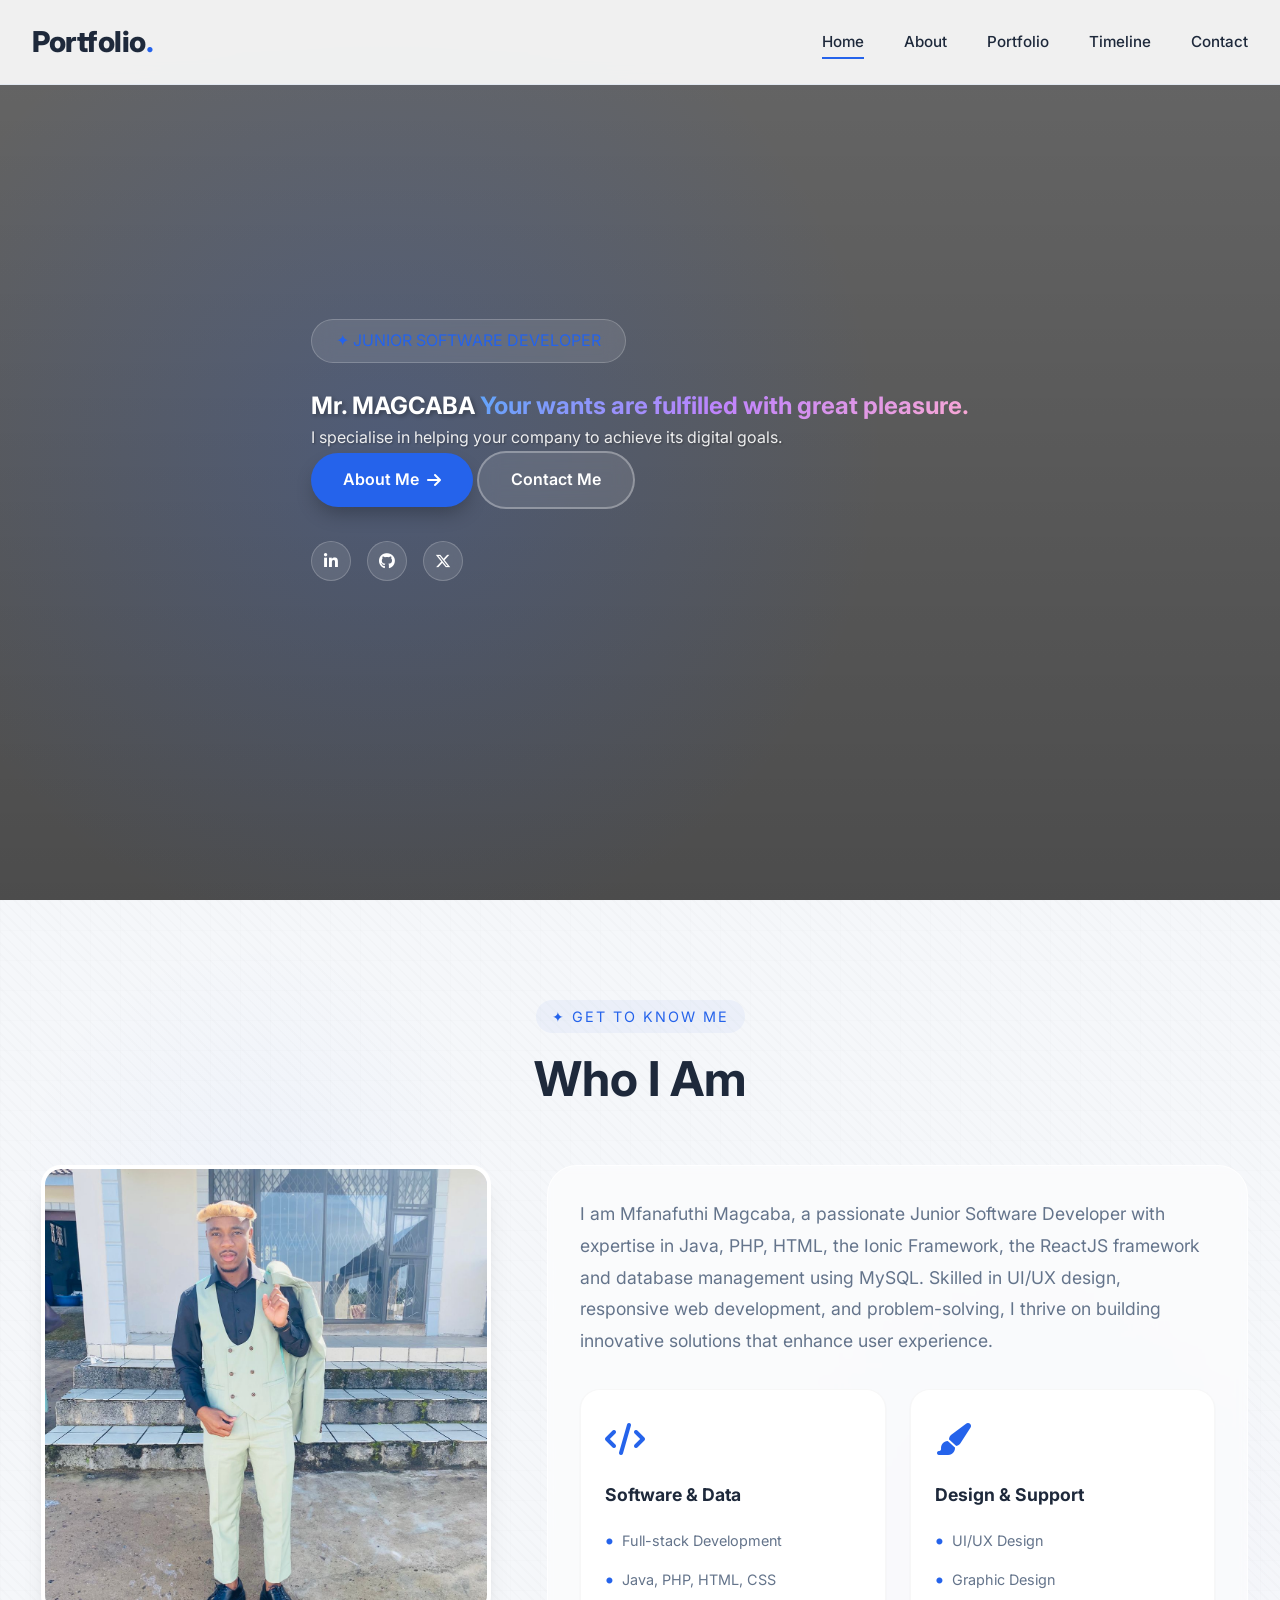
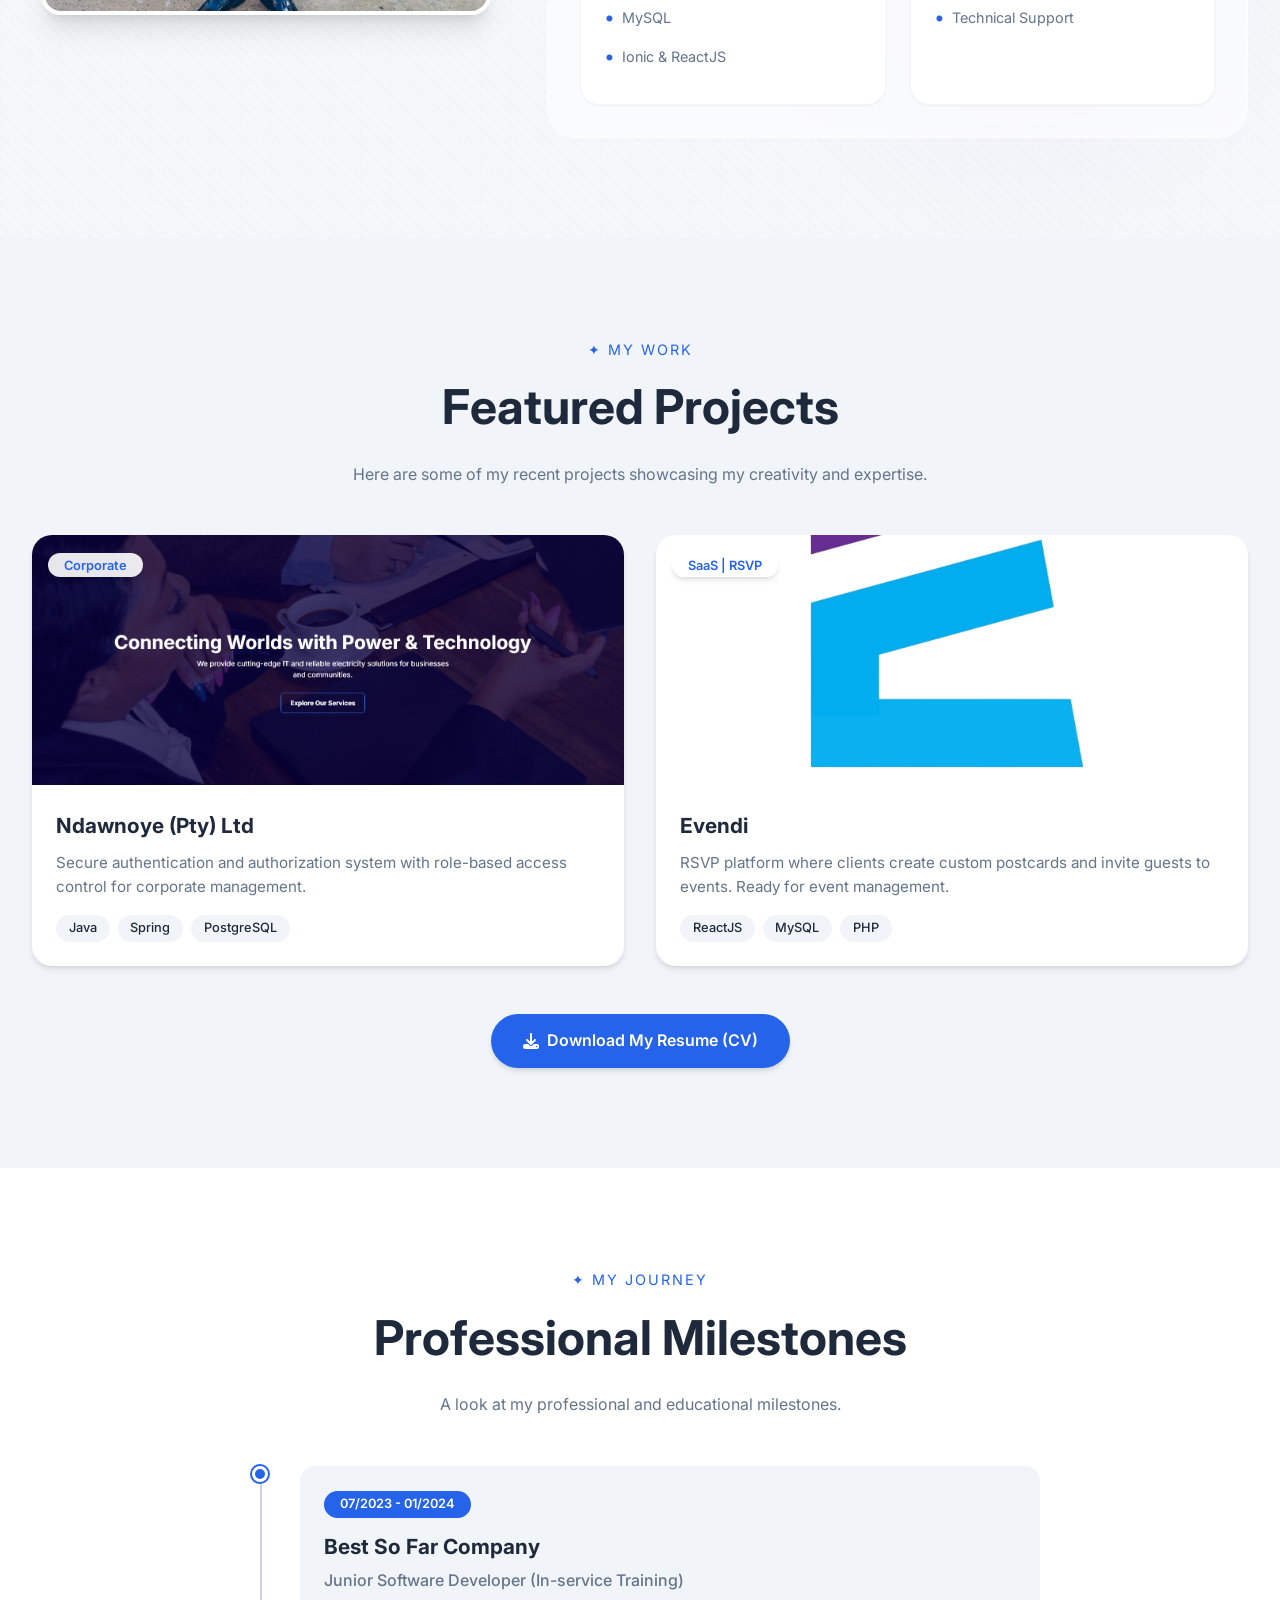
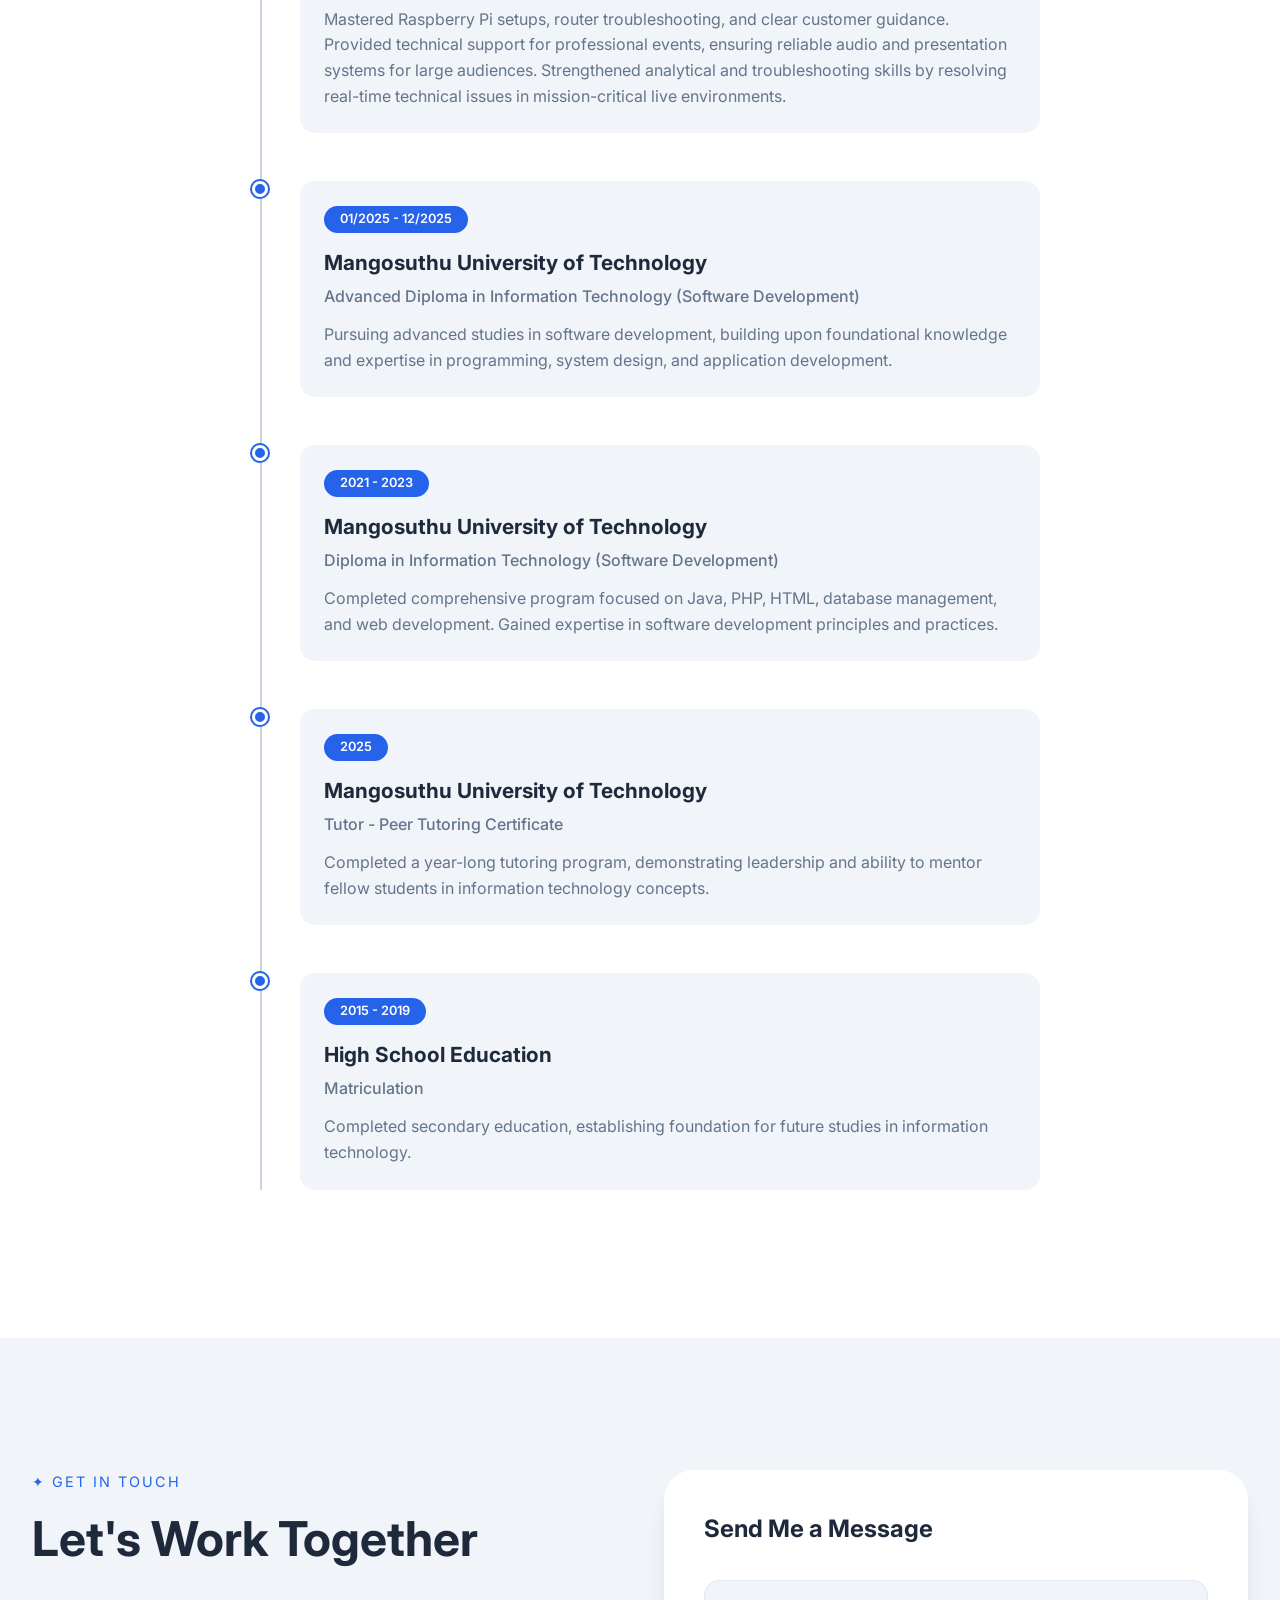
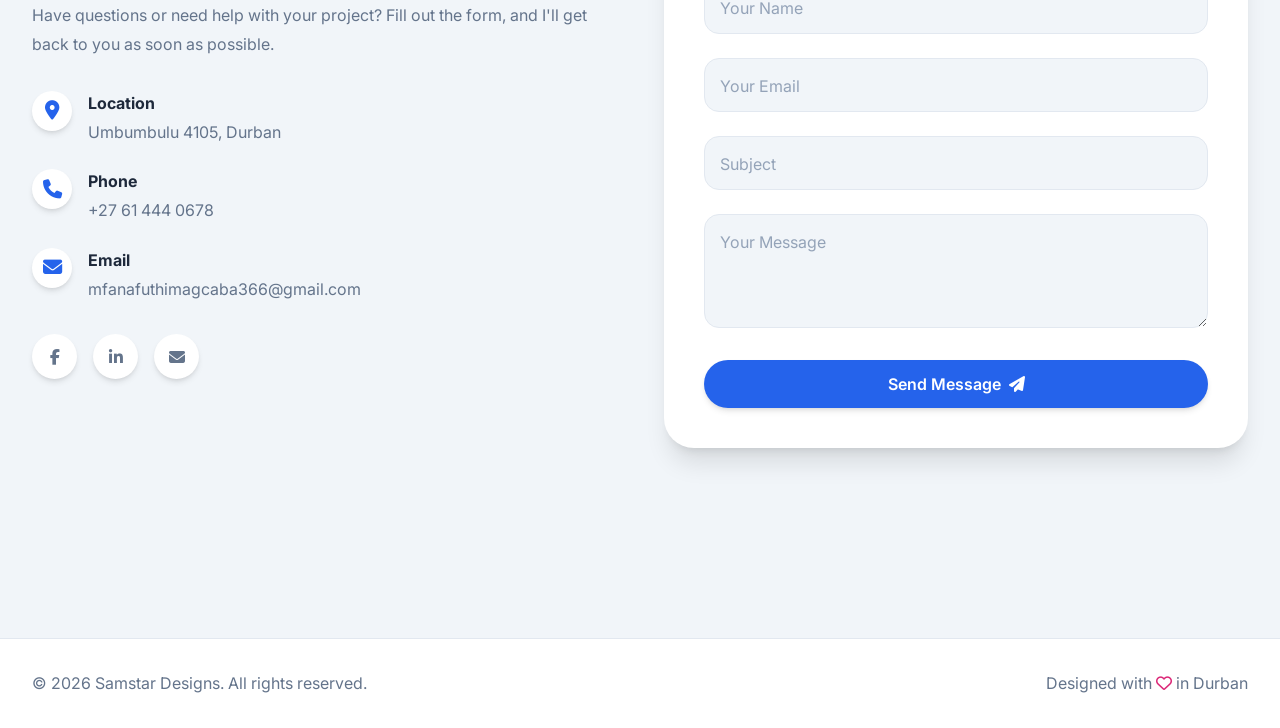
==== commit f9da97a0: "mm" ====
--- a/index.html
+++ b/index.html
@@ -160,7 +160,7 @@
             </div>
 
             <div class="portfolio-cta">
-                <a href="cv/Mfanafuthi Magcaba Resume.pdf (2)" class="btn btn-primary"><i class="fa-solid fa-download"></i> Download My Resume (CV)</a>
+                <a href="cv/Mfanafuthi Magcaba Resume.pdf" class="btn btn-primary"><i class="fa-solid fa-download"></i> Download My Resume (CV)</a>
             </div>
         </div>
     </section>
@@ -174,8 +174,8 @@
                 <p class="section-description">A look at my professional and educational milestones.</p>
             </div>
             <div class="timeline-container">
-                <!-- Current Experience -->
-                <div class="timeline-item">
+    
+                <!-- <div class="timeline-item">
                     <div class="timeline-marker"></div>
                     <div class="timeline-content">
                         <span class="timeline-date">Current</span>
@@ -183,8 +183,7 @@
                         <p class="timeline-role">Junior Software Developer (Internship)</p>
                         <p>55 Monty Naicker Rd, South Beach, Durban, 4001. Specializing in developing and testing web applications, working with clients to implement their briefs, and designing websites based on client requirements.</p>
                     </div>
-                </div>
-
+                </div>   -->
                 <!-- Best So Far Experience -->
                 <div class="timeline-item">
                     <div class="timeline-marker"></div>
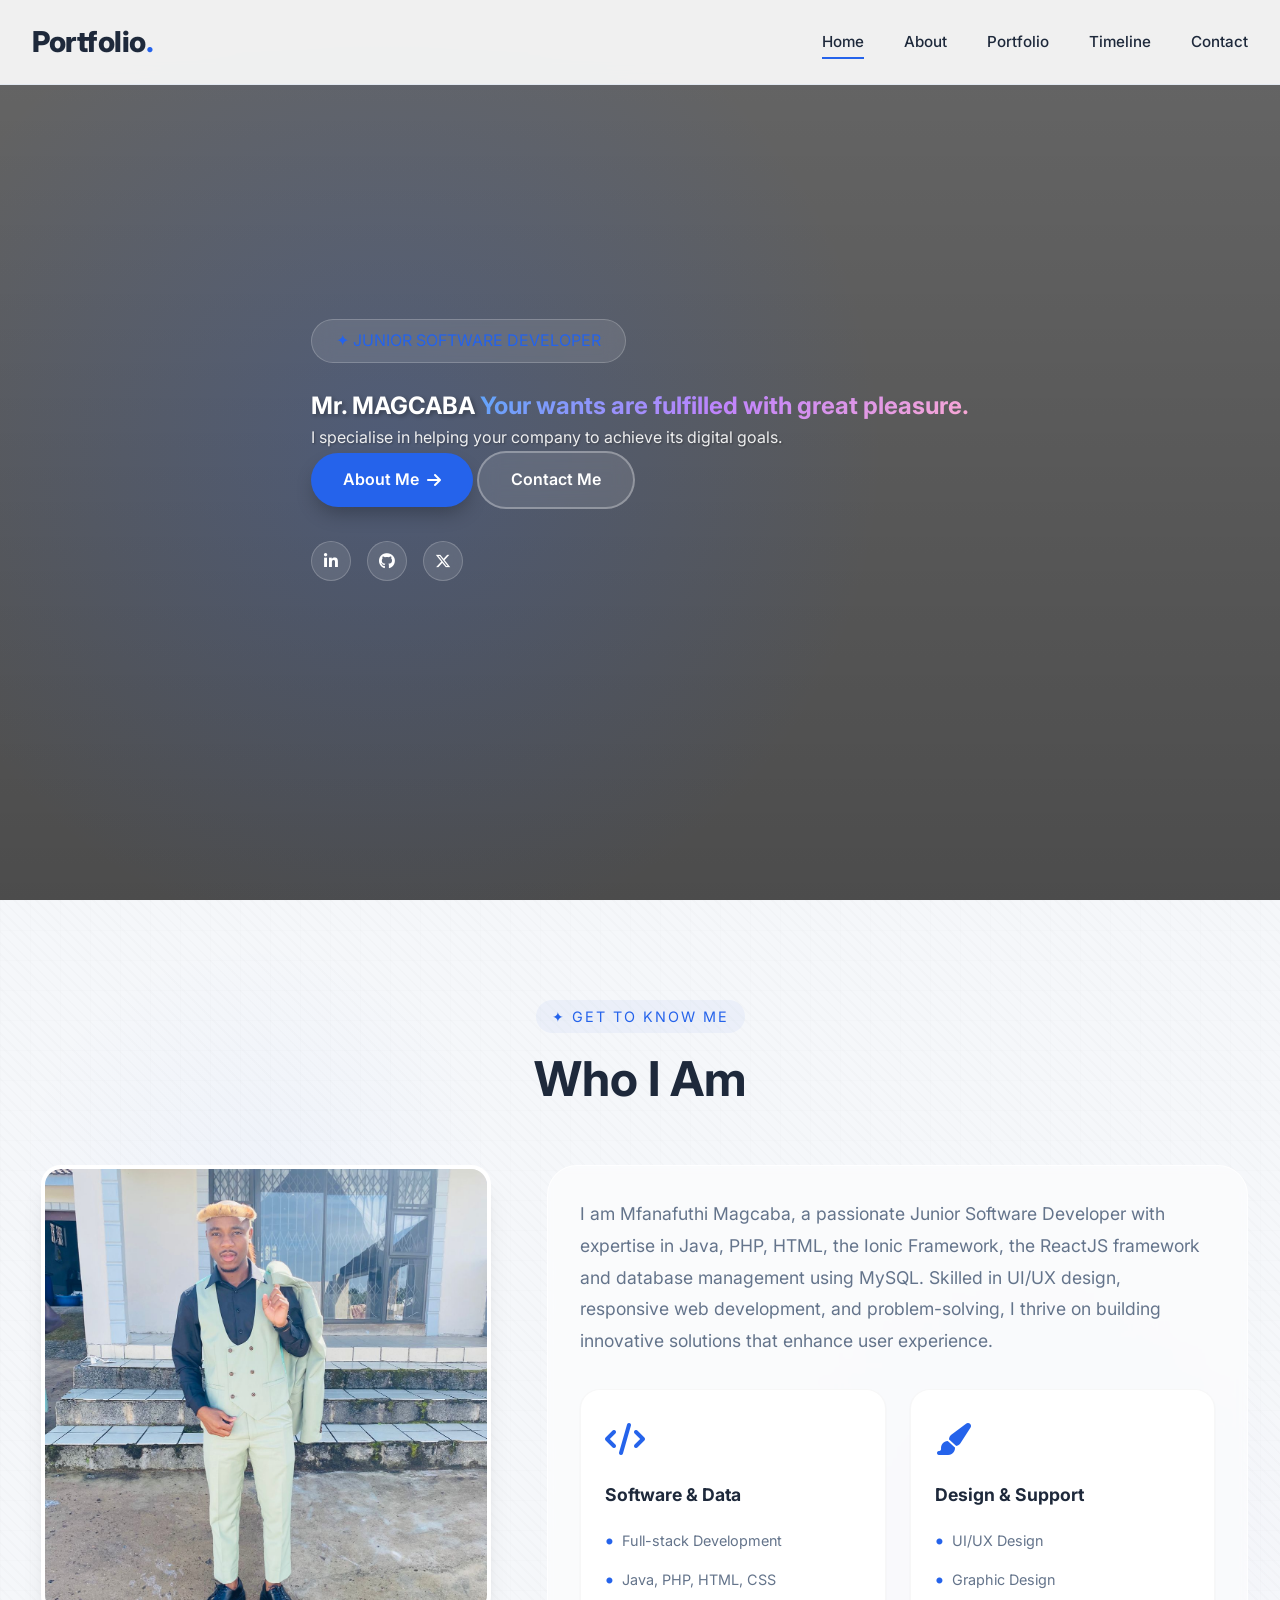
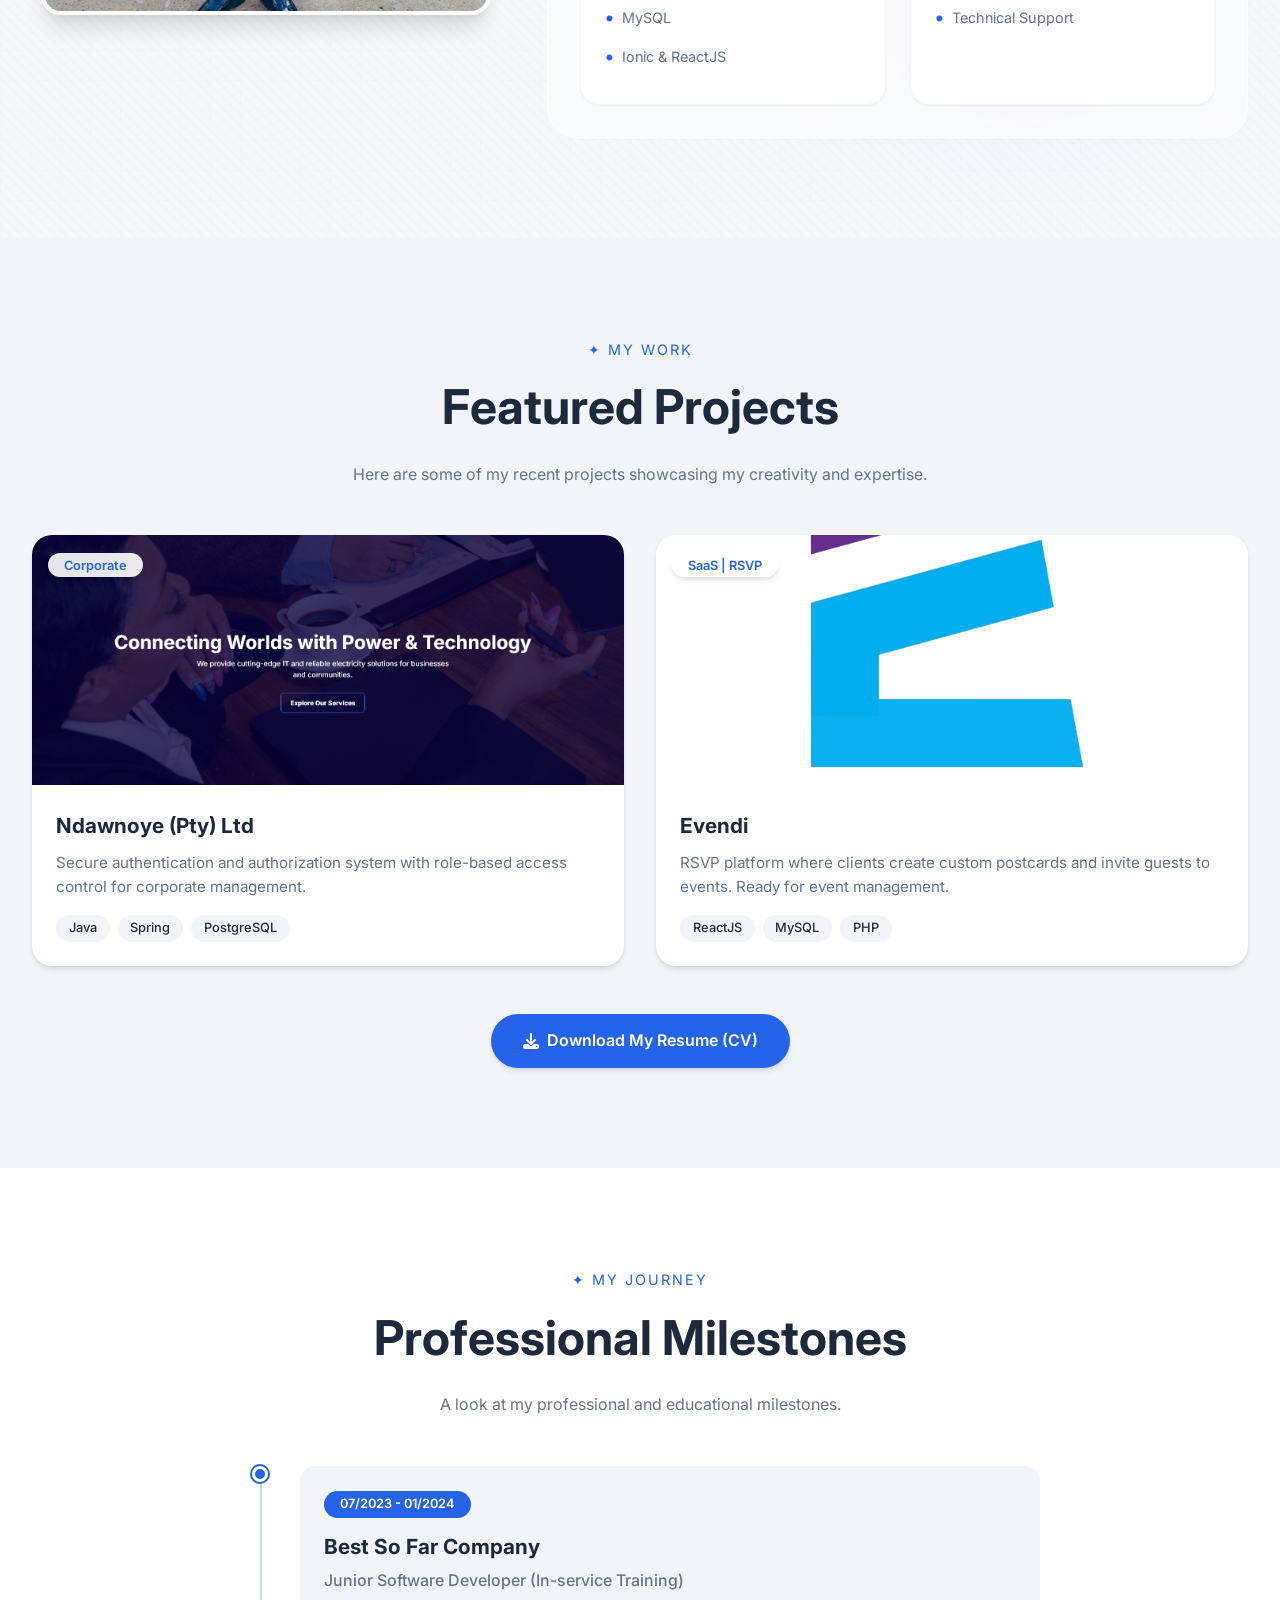
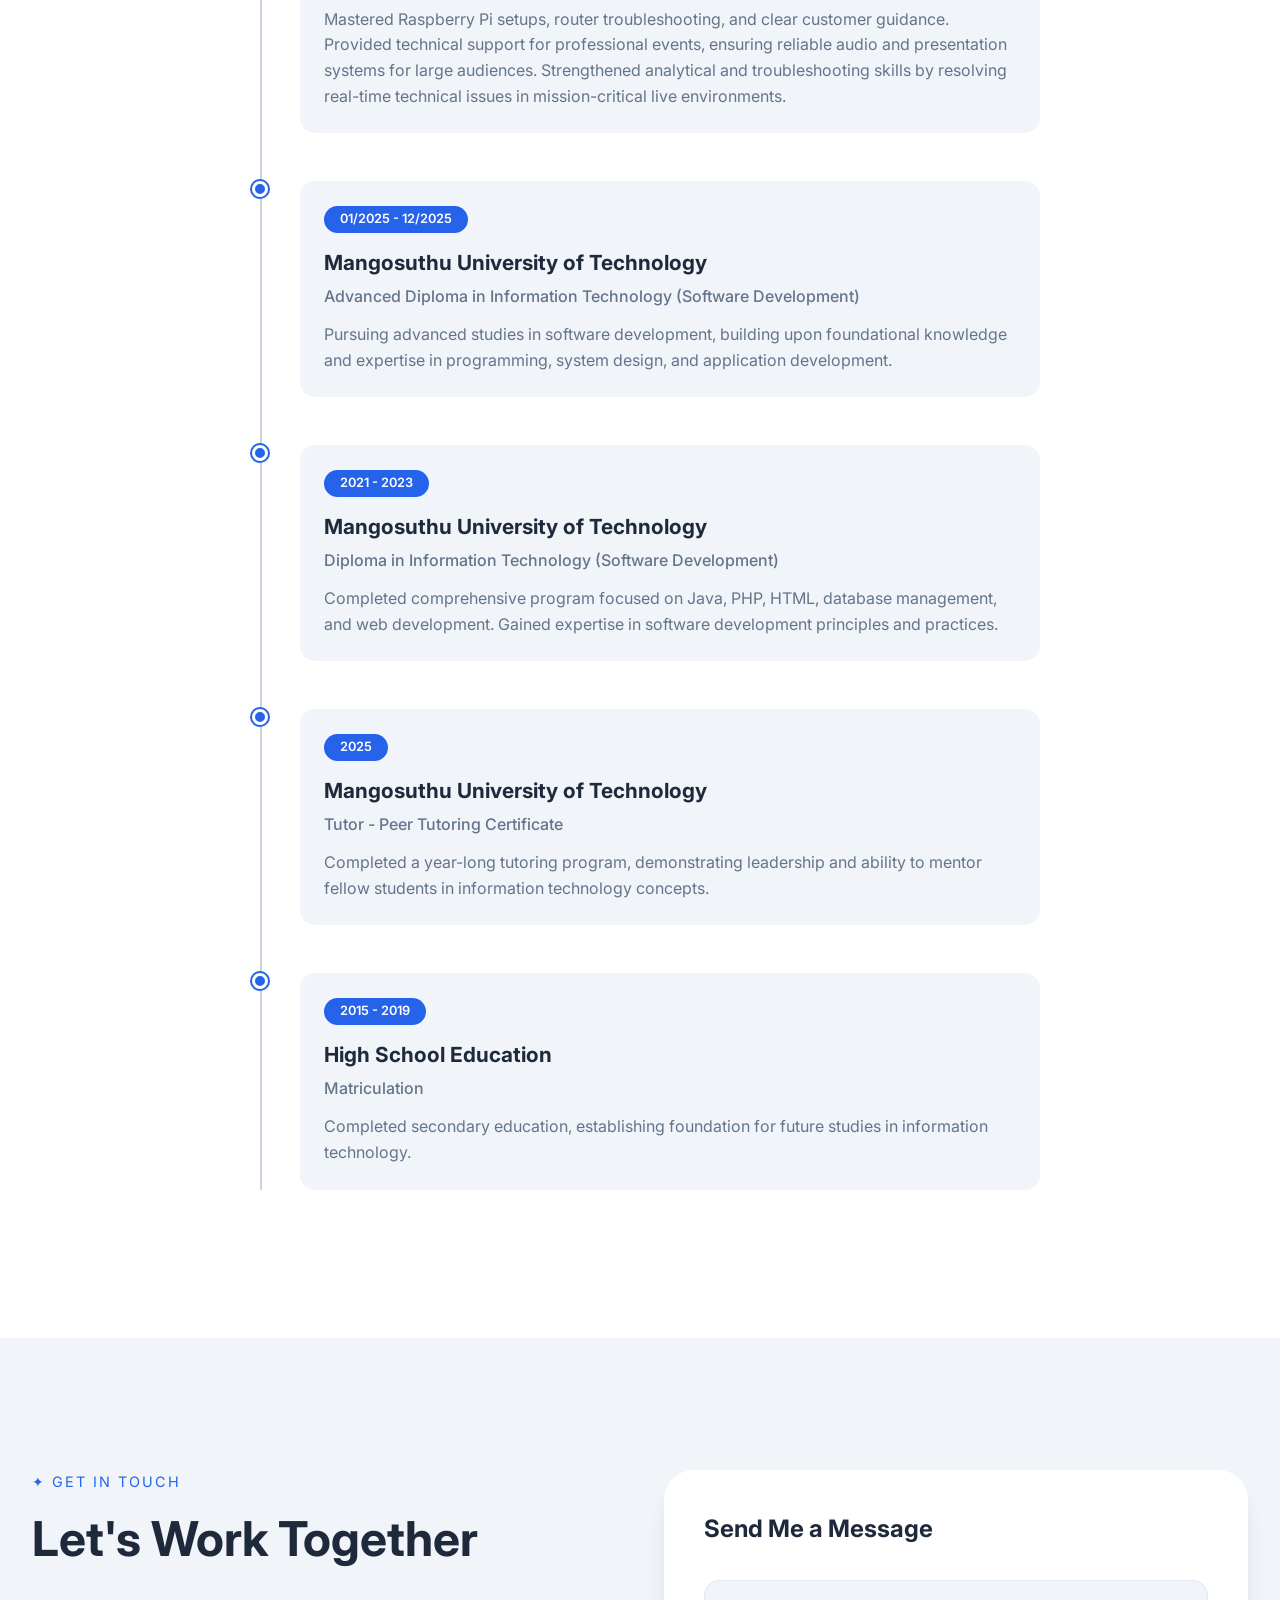
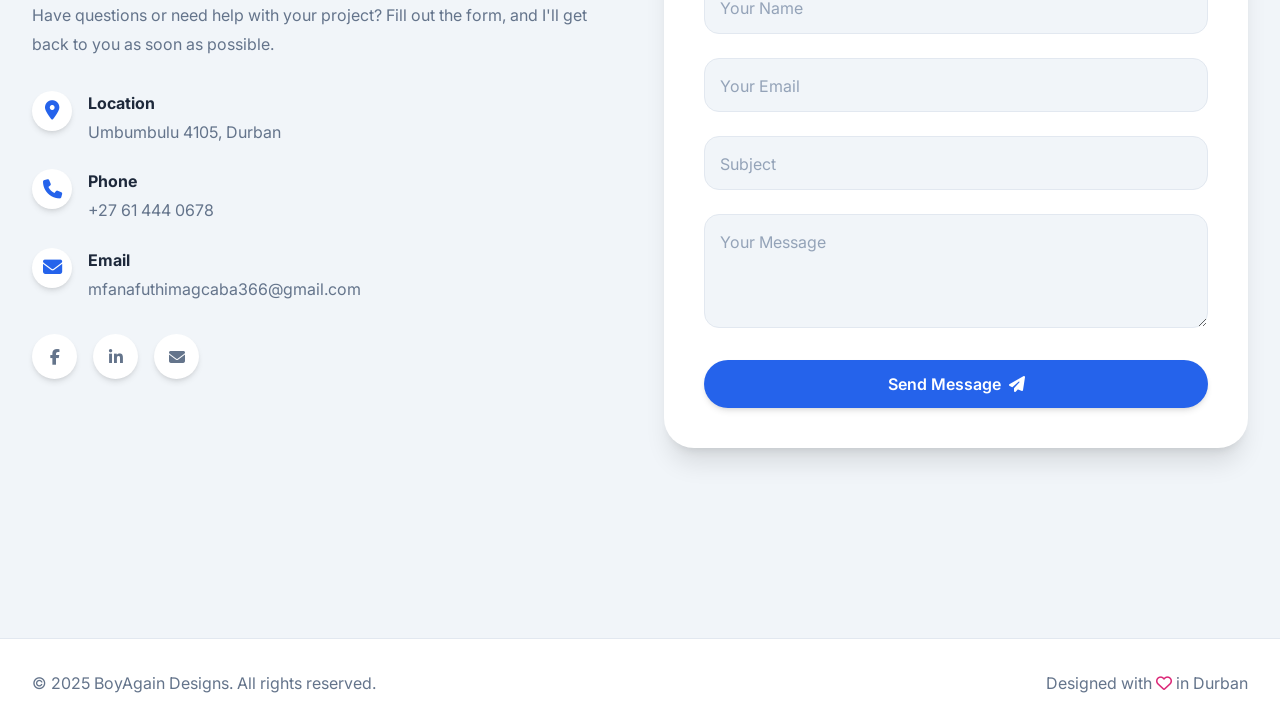
==== commit 1e9d31c4: "mm" ====
--- a/index.html
+++ b/index.html
@@ -160,7 +160,7 @@
             </div>
 
             <div class="portfolio-cta">
-                <a href="cv/Mfanafuthi Magcaba Resume.pdf" class="btn btn-primary"><i class="fa-solid fa-download"></i> Download My Resume (CV)</a>
+                <a href="cv/Mfanafuthi Magcaba Resume.pdf.pdf" class="btn btn-primary"><i class="fa-solid fa-download"></i> Download My Resume (CV)</a>
             </div>
         </div>
     </section>
@@ -284,25 +284,36 @@
 
                 <div class="contact-form">
                     <h3>Send Me a Message</h3>
-                    <form id="contact-form">
-                        <div class="form-group">
-                            <input type="text" id="name" required>
-                            <label for="name">Your Name</label>
-                        </div>
-                        <div class="form-group">
-                            <input type="email" id="email" required>
-                            <label for="email">Your Email</label>
-                        </div>
-                        <div class="form-group">
-                            <input type="text" id="subject" required>
-                            <label for="subject">Subject</label>
-                        </div>
-                        <div class="form-group">
-                            <textarea id="message" rows="4" required></textarea>
-                            <label for="message">Your Message</label>
-                        </div>
-                        <button type="submit" class="btn btn-primary btn-full">Send Message <i class="fa-solid fa-paper-plane"></i></button>
-                    </form>
+                  <form action="https://api.web3forms.com/submit" method="POST">
+
+                            <!-- Your Access Key -->
+                            <input type="hidden" name="access_key" value="0b780c8b-950d-438d-9442-8cde87521675">
+
+                            <div class="form-group">
+                                <input type="text" name="name" id="name" required>
+                                <label for="name">Your Name</label>
+                            </div>
+
+                            <div class="form-group">
+                                <input type="email" name="email" id="email" required>
+                                <label for="email">Your Email</label>
+                            </div>
+
+                            <div class="form-group">
+                                <input type="text" name="subject" id="subject" required>
+                                <label for="subject">Subject</label>
+                            </div>
+
+                            <div class="form-group">
+                                <textarea name="message" id="message" rows="4" required></textarea>
+                                <label for="message">Your Message</label>
+                            </div>
+
+                            <button type="submit" class="btn btn-primary btn-full">
+                                Send Message <i class="fa-solid fa-paper-plane"></i>
+                            </button>
+
+                        </form>
                 </div>
             </div>
         </div>
